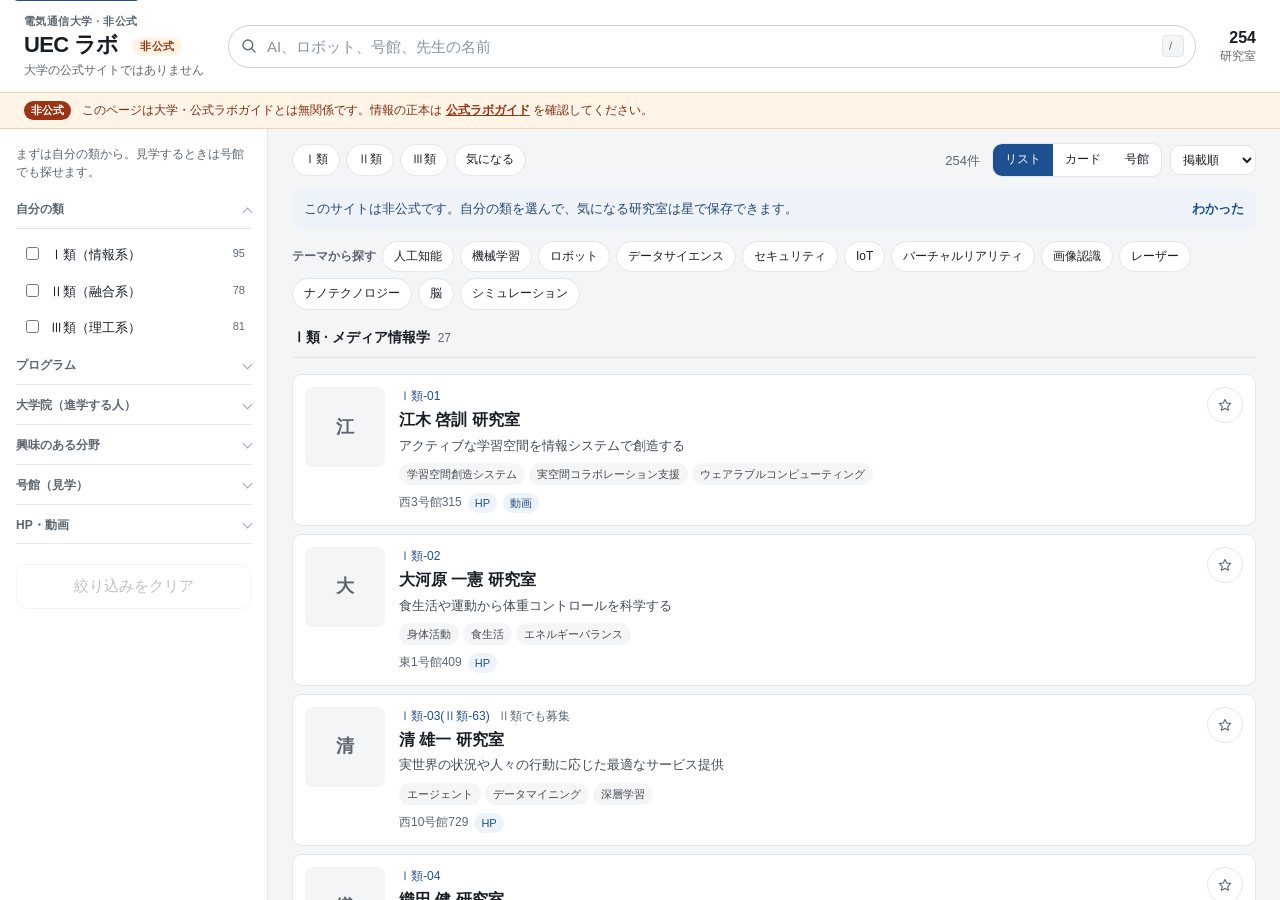
==== web/index.html @ 599862b1 "first commit" ====
<!DOCTYPE html>
<html lang="ja">
  <head>
    <meta charset="utf-8" />
    <meta name="viewport" content="width=device-width, initial-scale=1, viewport-fit=cover" />
    <meta name="description" content="電気通信大学の研究室を探す非公式サイトです。大学公式ではありません。正本は公式ラボガイドを確認してください。" />
    <meta name="theme-color" content="#1d4f91" />
    <title>UEC ラボ（非公式）</title>
    <link
      rel="icon"
      href="data:image/svg+xml,%3Csvg xmlns='http://www.w3.org/2000/svg' viewBox='0 0 32 32'%3E%3Crect width='32' height='32' rx='6' fill='%231d4f91'/%3E%3Ctext x='16' y='22' text-anchor='middle' fill='white' font-size='15' font-family='sans-serif' font-weight='700'%3EU%3C/text%3E%3C/svg%3E"
    />
    <link rel="stylesheet" href="styles.css" />
  </head>
  <body>
    <a class="skip" href="#results">一覧へスキップ</a>

    <header class="top">
      <div class="brand">
        <p class="eyebrow">電気通信大学 · 非公式</p>
        <h1>UEC ラボ <span class="unofficial">非公式</span></h1>
        <p class="lede">大学の公式サイトではありません</p>
      </div>
      <label class="search">
        <svg class="search-icon" viewBox="0 0 24 24" aria-hidden="true">
          <circle cx="10.5" cy="10.5" r="6.5" fill="none" stroke="currentColor" stroke-width="1.8" />
          <path d="M15.5 15.5 20 20" fill="none" stroke="currentColor" stroke-width="1.8" stroke-linecap="round" />
        </svg>
        <span class="sr">検索</span>
        <input
          id="q"
          type="search"
          placeholder="AI、ロボット、号館、先生の名前"
          autocomplete="off"
          autocorrect="off"
          spellcheck="false"
          enterkeyhint="search"
          inputmode="search"
        />
        <kbd class="search-kbd" aria-hidden="true">/</kbd>
        <button type="button" class="search-clear" id="q-clear" hidden>クリア</button>
      </label>
      <div class="top-stats" id="top-stats"></div>
      <p class="site-notice">
        <strong>非公式</strong>
        このページは大学・公式ラボガイドとは無関係です。情報の正本は
        <a href="https://www.uec.ac.jp/arc/laboguide.html" target="_blank" rel="noopener noreferrer">公式ラボガイド</a>
        を確認してください。
      </p>
    </header>

    <div class="shell">
      <aside class="filters" id="filters" aria-label="絞り込み"></aside>
      <main class="main" id="main">
        <div class="toolbar" id="toolbar"></div>
        <div class="welcome" id="welcome" hidden></div>
        <div class="interest" id="interest"></div>
        <div class="active-filters" id="active-filters" hidden></div>
        <p class="view-hint" id="view-hint" hidden></p>
        <div id="results" class="results"></div>
        <p class="site-foot">
          有志による非公式の研究室検索です。電気通信大学は運営に関与していません。
          <a href="https://www.uec.ac.jp/arc/laboguide.html" target="_blank" rel="noopener noreferrer">公式ラボガイド</a>
        </p>
      </main>
    </div>

    <button type="button" class="filter-scrim" id="filter-scrim" hidden>絞り込みを閉じる</button>

    <div class="detail-root" id="detail-root" hidden>
      <div class="detail-backdrop" data-close-detail></div>
      <article class="detail" id="detail" role="dialog" aria-modal="true" aria-labelledby="detail-title"></article>
    </div>

    <div class="compare" id="compare" hidden></div>
    <script src="labs-data.js"></script>
    <script src="app.js"></script>
  </body>
</html>
---- web/styles.css ----
:root {
  --ink: #1a1f26;
  --muted: #5d6670;
  --line: #e3e6ea;
  --bg: #f3f5f7;
  --card: #ffffff;
  --accent: #1d4f91;
  --accent-soft: #eef3f9;
  --fav: #b45309;
  --fav-soft: #fff7ed;
  --ok: #1f6b3a;
  --side: 268px;
  --detail: min(440px, 100vw);
  --font: "Hiragino Sans", "Hiragino Kaku Gothic ProN", "Noto Sans JP", "Yu Gothic", Meiryo, sans-serif;
  --radius: 10px;
  --shadow: 0 8px 24px rgba(26, 31, 38, 0.08);
  --safe-top: env(safe-area-inset-top, 0px);
  --safe-bottom: env(safe-area-inset-bottom, 0px);
  --top-h: 0px;
}

* { box-sizing: border-box; }
html, body { margin: 0; height: 100%; }
body {
  font-family: var(--font);
  color: var(--ink);
  background: var(--bg);
  line-height: 1.65;
  font-size: 15px;
  -webkit-font-smoothing: antialiased;
  display: flex;
  flex-direction: column;
  overflow: hidden;
}
button, input, select, textarea { font: inherit; color: inherit; }
button { appearance: none; }
button, a, input, select, summary, .card, .tag, .chip {
  touch-action: manipulation;
}
a { color: var(--accent); }
img { max-width: 100%; display: block; }
.sr { position: absolute; width: 1px; height: 1px; overflow: hidden; clip: rect(0 0 0 0); }
.skip {
  position: absolute;
  left: 12px;
  top: -40px;
  z-index: 50;
  background: var(--accent);
  color: #fff;
  padding: 8px 12px;
  border-radius: 6px;
  text-decoration: none;
}
.skip:focus { top: 12px; }

.top {
  flex: 0 0 auto;
  z-index: 20;
  display: grid;
  grid-template-columns: auto minmax(0, 1fr) auto;
  gap: 12px 24px;
  align-items: center;
  padding: 12px 24px 0;
  background: var(--card);
  border-bottom: 0;
}
.brand { min-width: 0; }
.eyebrow {
  margin: 0 0 2px;
  font-size: 11px;
  font-weight: 600;
  letter-spacing: 0.04em;
  color: var(--muted);
}
.top h1 {
  margin: 0;
  font-size: 22px;
  font-weight: 700;
  line-height: 1.2;
  letter-spacing: -0.03em;
}
.lede {
  margin: 2px 0 0;
  font-size: 12px;
  color: var(--muted);
  font-weight: 500;
}
.unofficial {
  display: inline-block;
  margin-left: 8px;
  padding: 2px 8px;
  border-radius: 999px;
  background: #fff4e5;
  color: #9a3412;
  font-size: 11px;
  font-weight: 700;
  letter-spacing: 0.04em;
  vertical-align: middle;
  line-height: 1.4;
}
.site-notice {
  grid-column: 1 / -1;
  flex: 0 0 auto;
  margin: 0 -24px 0;
  padding: 8px 24px;
  background: #fff4e5;
  color: #7c2d12;
  font-size: 12px;
  line-height: 1.55;
  border-top: 1px solid #f0d2b0;
  border-bottom: 1px solid #f0d2b0;
}
.site-notice strong {
  display: inline-block;
  margin-right: 8px;
  padding: 1px 7px;
  border-radius: 999px;
  background: #9a3412;
  color: #fff;
  font-size: 11px;
  font-weight: 700;
}
.site-notice a {
  color: #9a3412;
  font-weight: 700;
}
.site-foot {
  margin: 32px 0 8px;
  padding-top: 16px;
  border-top: 1px solid var(--line);
  font-size: 12px;
  color: var(--muted);
  line-height: 1.6;
}
.site-foot a { font-weight: 700; }
.search {
  position: relative;
  min-width: 0;
  display: flex;
  align-items: center;
}
.search-icon {
  position: absolute;
  left: 12px;
  width: 18px;
  height: 18px;
  color: var(--muted);
  pointer-events: none;
}
.search input {
  width: 100%;
  border: 1px solid #c9d0d8;
  border-radius: 999px;
  padding: 10px 88px 10px 38px;
  background: #fff;
  outline: none;
  font-size: 15px;
  line-height: 1.4;
}
.search input::-webkit-search-cancel-button { -webkit-appearance: none; }
.search input::placeholder { color: #8b939c; }
.search input:focus {
  border-color: var(--accent);
  box-shadow: 0 0 0 3px var(--accent-soft);
}
.search-kbd {
  position: absolute;
  right: 12px;
  min-width: 22px;
  padding: 1px 6px;
  border: 1px solid var(--line);
  border-radius: 4px;
  font-size: 11px;
  color: var(--muted);
  background: var(--bg);
  font-family: inherit;
}
.search:focus-within .search-kbd,
.search:has(.search-clear:not([hidden])) .search-kbd { display: none; }
button.linkish {
  border: 0;
  background: none;
  padding: 0;
  color: var(--accent);
  cursor: pointer;
  text-align: left;
}
.search-clear {
  position: absolute;
  right: 8px;
  border: 0;
  background: transparent;
  color: var(--muted);
  padding: 6px 8px;
  cursor: pointer;
  font-size: 12px;
  border-radius: 999px;
}
.search-clear:hover { background: var(--bg); color: var(--ink); }
.top-stats {
  display: flex;
  gap: 8px;
  white-space: nowrap;
}
.stat {
  border: 0;
  background: transparent;
  padding: 0;
  text-align: right;
  cursor: default;
  color: var(--muted);
  font-size: 12px;
  line-height: 1.3;
}
.stat b {
  display: block;
  color: var(--ink);
  font-size: 16px;
  font-weight: 700;
  font-variant-numeric: tabular-nums;
}
.stat.btn { cursor: pointer; border-radius: 8px; padding: 2px 8px; }
.stat.btn:hover,
.stat.btn.on { background: var(--fav-soft); color: var(--fav); }
.stat.btn.on b { color: var(--fav); }

.shell {
  flex: 1;
  min-height: 0;
  display: grid;
  grid-template-columns: var(--side) minmax(0, 1fr);
  overflow: hidden;
}
.filters {
  border-right: 1px solid var(--line);
  padding: 16px 16px 24px;
  background: var(--card);
  overflow: auto;
  display: flex;
  flex-direction: column;
}
.filters .hint {
  margin: 0 0 8px;
  font-size: 12px;
  color: var(--muted);
  line-height: 1.5;
}
.filter-block { margin: 0; }
.filter-block summary {
  cursor: pointer;
  font-size: 12px;
  color: var(--muted);
  font-weight: 700;
  list-style: none;
  padding: 11px 0 8px;
  border-bottom: 1px solid var(--line);
  display: flex;
  align-items: center;
  gap: 8px;
}
.filter-block summary::-webkit-details-marker { display: none; }
.filter-block summary::after {
  content: "";
  width: 6px;
  height: 6px;
  margin-left: auto;
  border-right: 1.5px solid #9aa3ad;
  border-bottom: 1.5px solid #9aa3ad;
  transform: rotate(45deg);
  translate: 0 -2px;
}
.filter-block[open] summary::after { transform: rotate(-135deg); translate: 0 2px; }
.filter-block summary .n-sel {
  color: var(--accent);
  font-weight: 600;
  margin-left: 0;
}
.filter-block .filter-list,
.filter-block .chip-row {
  margin-top: 8px;
  max-height: 240px;
  overflow: auto;
}
.chip-row { display: flex; flex-wrap: wrap; gap: 6px; }
.chip,
.check {
  border: 1px solid var(--line);
  background: var(--card);
  padding: 5px 11px;
  font-size: 12px;
  cursor: pointer;
  border-radius: 999px;
}
.chip.on,
.check:has(input:checked) {
  background: var(--accent-soft);
  color: var(--accent);
  border-color: #c5d4e8;
}
.chip.fav.on {
  background: var(--fav-soft);
  color: var(--fav);
  border-color: #f0d2b0;
}
.check { display: inline-flex; gap: 6px; align-items: center; }
.check input { accent-color: var(--accent); }
.filter-list { display: grid; gap: 1px; }
.filter-list label {
  display: flex;
  gap: 8px;
  align-items: flex-start;
  font-size: 13px;
  cursor: pointer;
  padding: 7px 6px;
  border-radius: 6px;
  min-height: 34px;
}
.filter-list label:hover { background: var(--bg); }
.filter-list input { margin-top: 3px; accent-color: var(--accent); }
.filter-list label span:not(.n) {
  min-width: 0;
  overflow: hidden;
  text-overflow: ellipsis;
  white-space: nowrap;
}
.filter-list .n {
  margin-left: auto;
  color: var(--muted);
  font-size: 11px;
  font-variant-numeric: tabular-nums;
  flex-shrink: 0;
}
.filters .ghost {
  width: 100%;
  margin-top: 20px;
  background: transparent;
  border: 1px solid var(--line);
  border-radius: var(--radius);
  padding: 9px;
  cursor: pointer;
  color: var(--muted);
}
.filters .ghost:hover { background: var(--bg); color: var(--ink); }
.filters .ghost:disabled { opacity: 0.4; cursor: default; }

.main {
  min-width: 0;
  overflow: auto;
  padding: 0 24px 96px;
}
.toolbar {
  position: sticky;
  top: 0;
  z-index: 6;
  display: flex;
  flex-wrap: wrap;
  gap: 8px 10px;
  align-items: center;
  padding: 14px 0 12px;
  background: var(--bg);
}
.toolbar .count {
  color: var(--muted);
  font-size: 13px;
  font-variant-numeric: tabular-nums;
}
.toolbar-end {
  display: flex;
  flex-wrap: wrap;
  gap: 8px;
  align-items: center;
  margin-left: auto;
}
.seg {
  display: inline-flex;
  border: 1px solid var(--line);
  background: var(--card);
  border-radius: var(--radius);
  overflow: hidden;
  margin-left: 4px;
}
.seg button {
  border: 0;
  background: transparent;
  padding: 6px 12px;
  cursor: pointer;
  font-size: 12px;
}
.seg button.on {
  background: var(--accent);
  color: #fff;
}
.seg button:focus-visible,
.chip:focus-visible,
.save-btn:focus-visible,
.fav-btn:focus-visible,
.close:focus-visible,
.sort:focus-visible {
  outline: 2px solid var(--accent);
  outline-offset: 2px;
}
select.sort {
  border: 1px solid var(--line);
  background: var(--card);
  padding: 6px 8px;
  font-size: 12px;
  border-radius: var(--radius);
}
.welcome {
  display: flex;
  flex-wrap: wrap;
  gap: 12px;
  align-items: center;
  padding: 10px 12px;
  margin: 0 0 12px;
  background: var(--accent-soft);
  border-radius: var(--radius);
  color: #27466e;
  font-size: 13px;
  line-height: 1.5;
}
.welcome[hidden] { display: none; }
.welcome p { margin: 0; flex: 1 1 16em; min-width: 0; }
.welcome button {
  margin-left: auto;
  flex-shrink: 0;
  border: 0;
  background: transparent;
  color: var(--accent);
  cursor: pointer;
  font-weight: 700;
  white-space: nowrap;
  padding: 0;
}
.interest {
  display: flex;
  flex-wrap: wrap;
  gap: 6px;
  align-items: center;
  margin: 0 0 12px;
}
.interest[hidden] { display: none; }
.interest .label {
  font-size: 12px;
  color: var(--muted);
  font-weight: 700;
}
.view-hint {
  margin: 0 0 12px;
  font-size: 12px;
  color: var(--muted);
}
.view-hint[hidden] { display: none; }
.active-filters {
  display: flex;
  flex-wrap: wrap;
  gap: 6px;
  align-items: center;
  margin: 0 0 12px;
}
.active-filters[hidden] { display: none; }
.active-filters .chip { padding-right: 8px; }
.active-filters .chip .x { margin-left: 4px; opacity: 0.6; }
.results.list { display: grid; gap: 8px; }
.results.cards {
  display: grid;
  grid-template-columns: repeat(auto-fill, minmax(250px, 1fr));
  gap: 12px;
}
.group-h {
  grid-column: 1 / -1;
  margin: 22px 0 8px;
  font-size: 14px;
  font-weight: 700;
  color: var(--ink);
  padding-bottom: 8px;
  border-bottom: 1px solid var(--line);
  display: flex;
  align-items: baseline;
  gap: 8px;
}
.group-h:first-child { margin-top: 4px; }
.group-h .n {
  font-weight: 500;
  color: var(--muted);
  font-size: 12px;
}

.card {
  display: grid;
  grid-template-columns: 80px minmax(0, 1fr) auto;
  gap: 14px;
  padding: 12px;
  background: var(--card);
  border: 1px solid var(--line);
  border-radius: var(--radius);
  cursor: pointer;
  text-align: left;
  width: 100%;
  align-items: start;
  scroll-margin-top: 64px;
  position: relative;
}
.results.cards .card {
  grid-template-columns: 1fr;
  min-height: 0;
  padding: 0 0 14px;
  overflow: hidden;
}
.results.cards .card .thumb,
.results.cards .card .thumb-ph { border-radius: 0; }
.results.cards .meta { padding: 0 14px; }
.results.cards .save-btn {
  position: absolute;
  top: 10px;
  right: 10px;
  background: rgba(255, 255, 255, 0.94);
  box-shadow: 0 1px 4px rgba(26, 31, 38, 0.12);
}
.card:hover {
  border-color: #c5d4e8;
  box-shadow: var(--shadow);
}
.card.active {
  border-color: var(--accent);
  box-shadow: 0 0 0 1px var(--accent);
}
.card:active {
  background: #f7f9fb;
}
.card:focus-visible {
  outline: 2px solid var(--accent);
  outline-offset: 2px;
}
.thumb,
.thumb-ph {
  width: 80px;
  height: 80px;
  object-fit: cover;
  object-position: top center;
  background: var(--bg);
  border-radius: 8px;
}
.thumb-ph {
  display: grid;
  place-items: center;
  color: var(--muted);
  font-weight: 700;
  font-size: 18px;
}
.results.cards .thumb,
.results.cards .thumb-ph {
  width: 100%;
  height: 148px;
}
.meta { min-width: 0; }
.kicker {
  display: flex;
  flex-wrap: wrap;
  gap: 8px;
  font-size: 12px;
  color: var(--muted);
  margin-bottom: 2px;
}
.name {
  margin: 0;
  font-size: 16px;
  font-weight: 700;
  line-height: 1.4;
}
.title {
  margin: 4px 0 8px;
  font-size: 13px;
  color: #434a53;
  line-height: 1.5;
}
.tags { display: flex; flex-wrap: wrap; gap: 4px; }
.tag {
  font-size: 11px;
  padding: 2px 8px;
  background: var(--bg);
  color: #434a53;
  border-radius: 999px;
  border: 0;
  cursor: pointer;
}
.tag:hover { background: var(--accent-soft); color: var(--accent); }
.room {
  display: flex;
  flex-wrap: wrap;
  gap: 6px;
  align-items: center;
  font-size: 12px;
  color: var(--muted);
  margin-top: 8px;
}
.badge {
  font-size: 11px;
  padding: 1px 7px;
  border-radius: 999px;
  background: var(--accent-soft);
  color: var(--accent);
}
.save-btn {
  flex-shrink: 0;
  width: 36px;
  height: 36px;
  border: 1px solid var(--line);
  background: var(--card);
  cursor: pointer;
  border-radius: 999px;
  color: var(--muted);
  display: grid;
  place-items: center;
  padding: 0;
}
.save-btn svg { width: 16px; height: 16px; }
.save-btn:hover,
.save-btn.on {
  background: var(--fav-soft);
  color: var(--fav);
  border-color: #f0d2b0;
}
.save-btn.on svg,
.save-btn.on svg path { fill: currentColor; }

.detail-tools {
  display: flex;
  flex-wrap: wrap;
  gap: 8px;
  margin: 16px 0 8px;
}
.fav-btn,
.cmp-btn {
  border: 1px solid var(--line);
  background: var(--card);
  padding: 8px 14px;
  cursor: pointer;
  border-radius: 999px;
  font-weight: 700;
  font-size: 13px;
}
.fav-btn.on {
  background: var(--fav-soft);
  color: var(--fav);
  border-color: #f0d2b0;
}
.cmp-btn.on {
  background: var(--accent-soft);
  color: var(--accent);
  border-color: #c5d4e8;
}
.cmp-btn:disabled {
  opacity: 0.5;
  cursor: default;
}
.memo {
  width: 100%;
  min-height: 90px;
  padding: 10px 12px;
  border: 1px solid var(--line);
  background: var(--card);
  resize: vertical;
  border-radius: var(--radius);
}
.save-hint {
  margin: 6px 0 0;
  font-size: 12px;
  color: var(--muted);
}
.save-hint a { font-weight: 700; }
.g-Ⅰ { color: var(--accent); }
.g-Ⅱ { color: #0f766e; }
.g-Ⅲ { color: #b45309; }

.empty {
  padding: 72px 16px;
  text-align: center;
  color: var(--muted);
}
.empty p { margin: 0 0 16px; }
.empty .ghost {
  border: 1px solid var(--line);
  background: var(--card);
  padding: 8px 16px;
  border-radius: 999px;
  cursor: pointer;
}
.empty .ghost:hover { background: var(--accent-soft); color: var(--accent); }

.detail-root[hidden] { display: none; }
.detail-root {
  position: fixed;
  inset: 0;
  z-index: 30;
  display: grid;
  grid-template-columns: 1fr var(--detail);
}
.detail-backdrop { background: rgba(26, 31, 38, 0.28); }
.detail {
  position: relative;
  display: flex;
  flex-direction: column;
  background: var(--card);
  overflow: hidden;
  padding: 0;
  border-left: 1px solid var(--line);
  box-shadow: var(--shadow);
  min-height: 0;
}
.detail-scroll,
.detail > .table-wrap {
  flex: 1;
  min-height: 0;
  overflow: auto;
  overscroll-behavior: contain;
  -webkit-overflow-scrolling: touch;
  padding-bottom: 20px;
}
.detail-foot {
  flex: 0 0 auto;
  display: grid;
  grid-template-columns: 1fr 1fr;
  gap: 8px;
  padding: 10px 16px calc(10px + var(--safe-bottom));
  border-top: 1px solid var(--line);
  background: var(--card);
  z-index: 3;
}
.detail-foot .fav-btn,
.detail-foot .cmp-btn {
  min-height: 44px;
  width: 100%;
}
.detail-foot .go-compare {
  grid-column: 1 / -1;
  min-height: 44px;
  border: 0;
  background: var(--accent);
  color: #fff;
  font-weight: 700;
  border-radius: var(--radius);
  cursor: pointer;
}
body.detail-open .compare { display: none; }

@media (min-width: 1101px) {
  body.detail-open .top,
  body.detail-open .shell {
    margin-right: var(--detail);
  }
  body.detail-open .detail-root {
    inset: 0 0 0 auto;
    width: var(--detail);
    grid-template-columns: minmax(0, 1fr);
  }
  body.detail-open .detail-backdrop { display: none; }
  body.detail-open .welcome { display: none; }
}
.detail-bar {
  position: relative;
  flex: 0 0 auto;
  z-index: 2;
  display: flex;
  align-items: center;
  justify-content: space-between;
  gap: 12px;
  padding: 10px 16px;
  background: rgba(255, 255, 255, 0.92);
  backdrop-filter: blur(8px);
  border-bottom: 1px solid var(--line);
}
.detail-bar-name {
  font-size: 13px;
  font-weight: 700;
  overflow: hidden;
  text-overflow: ellipsis;
  white-space: nowrap;
}
.detail .close {
  flex-shrink: 0;
  border: 1px solid var(--line);
  background: var(--card);
  padding: 6px 12px;
  cursor: pointer;
  border-radius: 999px;
  font-size: 13px;
  font-weight: 700;
  color: var(--ink);
}
.detail-hero img.hero {
  width: 100%;
  height: 200px;
  object-fit: cover;
  object-position: top center;
  background: #2a2e34;
}
.detail-hero-text { padding: 16px 20px 8px; }
.detail-hero .kicker { margin-bottom: 6px; }
.detail-hero h2 {
  font-size: 24px;
  font-weight: 700;
  margin: 0 0 6px;
  line-height: 1.35;
}
.detail-hero .lead {
  font-size: 15px;
  margin: 0;
  color: #434a53;
  line-height: 1.55;
}
.detail-body { padding: 8px 20px 0; }
.detail-sec { margin: 18px 0; }
.detail-sec h3 {
  margin: 0 0 8px;
  font-size: 12px;
  font-weight: 700;
  color: var(--muted);
  letter-spacing: 0.04em;
}
.body { font-size: 14px; margin: 0; }
.kv {
  display: grid;
  grid-template-columns: 4.5em 1fr;
  gap: 8px 12px;
  font-size: 13px;
  margin: 0;
}
.kv dt { color: var(--muted); }
.kv dd { margin: 0; }
.kv button.linkish { font-weight: 500; }
.links { display: flex; flex-wrap: wrap; gap: 8px; }
.links a,
.links button.plain {
  display: inline-block;
  padding: 6px 12px;
  border: 1px solid var(--line);
  border-radius: 999px;
  text-decoration: none;
  color: var(--accent);
  background: var(--card);
  cursor: pointer;
  font-size: 13px;
}
.links a:hover { background: var(--accent-soft); }
.msg {
  background: var(--accent-soft);
  padding: 12px 14px;
  font-size: 13px;
  margin: 0;
  border-radius: var(--radius);
  color: #27466e;
  line-height: 1.65;
}
.links a.primary {
  background: var(--accent);
  color: #fff;
  border-color: var(--accent);
}
.links a.primary:hover { background: #163d73; color: #fff; }
.extra-note {
  margin: 0;
  color: var(--muted);
  font-size: 13px;
}

.compare {
  position: fixed;
  left: 0;
  right: 0;
  bottom: 0;
  z-index: 25;
  background: var(--card);
  color: var(--ink);
  padding: 10px 16px calc(10px + var(--safe-bottom));
  display: grid;
  grid-template-columns: auto 1fr auto;
  gap: 12px;
  align-items: center;
  border-top: 1px solid var(--line);
  box-shadow: 0 -8px 24px rgba(26, 31, 38, 0.06);
}
.compare[hidden] { display: none; }
.compare-label {
  font-size: 12px;
  color: var(--muted);
  white-space: nowrap;
}
.compare-items { display: flex; gap: 8px; overflow: auto; }
.compare-items button {
  background: var(--bg);
  color: inherit;
  border: 1px solid var(--line);
  padding: 6px 10px;
  cursor: pointer;
  font-size: 12px;
  border-radius: 999px;
}
.compare .go {
  background: var(--accent);
  color: #fff;
  border: 0;
  padding: 8px 14px;
  cursor: pointer;
  font-weight: 700;
  border-radius: var(--radius);
}
.compare .go:disabled {
  opacity: 0.4;
  cursor: default;
}

.table-wrap { overflow: auto; }
.compare-table {
  width: 100%;
  border-collapse: collapse;
  font-size: 13px;
  background: var(--card);
}
.compare-table th,
.compare-table td {
  border: 1px solid var(--line);
  padding: 10px;
  vertical-align: top;
  min-width: 180px;
}
.compare-table th {
  background: var(--bg);
  font-weight: 700;
}

.group-chips { display: flex; flex-wrap: wrap; gap: 6px; }
.filter-toggle {
  display: none;
  border: 1px solid var(--line);
  background: var(--card);
  padding: 6px 10px;
  cursor: pointer;
  font-size: 12px;
  border-radius: 999px;
}
.filter-toggle.on {
  background: var(--accent-soft);
  color: var(--accent);
  border-color: #c5d4e8;
}
.filter-scrim {
  display: none;
  position: fixed;
  inset: 0;
  z-index: 22;
  border: 0;
  background: rgba(26, 31, 38, 0.32);
  color: transparent;
  cursor: pointer;
}
.filters-head {
  display: none;
  position: sticky;
  top: 0;
  z-index: 1;
  background: var(--card);
  grid-template-columns: 1fr auto;
  align-items: center;
  gap: 8px;
  padding: 4px 0 12px;
  margin: 0 0 4px;
  border-bottom: 1px solid var(--line);
}
.filters-handle {
  grid-column: 1 / -1;
  width: 36px;
  height: 4px;
  margin: 4px auto 8px;
  background: #d5dbe2;
  border-radius: 999px;
}
.filters-title {
  margin: 0;
  font-size: 16px;
  font-weight: 700;
}
.filters-done {
  border: 0;
  background: var(--accent);
  color: #fff;
  font-weight: 700;
  padding: 8px 16px;
  min-height: 40px;
  border-radius: 999px;
  cursor: pointer;
}

@media (hover: none) {
  .card:hover {
    border-color: var(--line);
    box-shadow: none;
  }
  .card.active:hover {
    border-color: var(--accent);
    box-shadow: 0 0 0 1px var(--accent);
  }
}

@media (max-width: 1100px) {
  html, body { height: auto; }
  body { overflow: auto; }
  .top {
    position: sticky;
    top: 0;
    grid-template-columns: 1fr auto;
    gap: 10px 12px;
    padding: calc(10px + var(--safe-top)) 16px 0;
  }
  .site-notice {
    margin: 0 -16px 0;
    padding: 8px 16px;
  }
  .search { grid-column: 1 / -1; }
  .search input {
    font-size: 16px;
    padding: 12px 64px 12px 38px;
    min-height: 44px;
  }
  .search-clear {
    min-width: 44px;
    min-height: 44px;
  }
  .top h1 { font-size: 20px; }
  .welcome { flex-wrap: wrap; }
  .shell {
    display: block;
    overflow: visible;
  }
  .main {
    padding: 0 16px calc(96px + var(--safe-bottom));
    overflow: visible;
  }
  .toolbar { top: var(--top-h, 0px); }
  .filters {
    display: none;
    position: fixed;
    z-index: 24;
    top: 0;
    left: 0;
    bottom: 0;
    width: min(320px, 88vw);
    max-height: none;
    padding: calc(12px + var(--safe-top)) 16px calc(16px + var(--safe-bottom));
    box-shadow: var(--shadow);
    overscroll-behavior: contain;
  }
  .filters-head { display: grid; }
  .filters-handle { display: none; }
  body.filters-open,
  body.detail-open {
    overflow: hidden;
    height: 100%;
    height: 100dvh;
  }
  body.filters-open .filters { display: flex; }
  body.filters-open .filter-scrim { display: block; }
  .detail-root {
    display: block;
  }
  .detail-backdrop { display: none; }
  .detail {
    position: fixed;
    inset: 0;
    width: auto;
    height: 100%;
    height: 100dvh;
    border: 0;
    border-radius: 0;
    box-shadow: none;
    display: flex;
    flex-direction: column;
    overflow: hidden;
  }
  .detail-bar { padding-top: calc(10px + var(--safe-top)); }
  .filter-toggle {
    display: inline-flex;
    align-items: center;
    min-height: 40px;
    padding: 8px 14px;
    font-weight: 700;
  }
  .card { grid-template-columns: 64px 1fr auto; gap: 12px; }
  .thumb, .thumb-ph { width: 64px; height: 64px; }
  .toolbar .count { margin-left: 0; }
  .toolbar-end {
    width: 100%;
    margin-left: 0;
    justify-content: flex-end;
  }
  .search-kbd { display: none; }
  .links a,
  .links button.plain {
    min-height: 40px;
    display: inline-flex;
    align-items: center;
    padding: 8px 14px;
  }
  .compare-table th:first-child,
  .compare-table td:first-child {
    position: sticky;
    left: 0;
    z-index: 1;
    background: var(--bg);
    min-width: 4.5em;
    max-width: 6em;
  }
  .detail .close {
    min-height: 40px;
    padding: 8px 16px;
  }
}

@media (max-width: 720px) {
  .top {
    display: flex;
    flex-wrap: wrap;
    align-items: center;
    gap: 10px;
    padding: calc(8px + var(--safe-top)) 12px 0;
  }
  .brand .eyebrow,
  .brand .lede,
  .top-stats { display: none; }
  .unofficial { margin-left: 6px; }
  .site-notice {
    flex: 1 0 100%;
    order: 5;
    margin: 0 -12px 0;
    padding: 8px 12px;
  }
  .top h1 {
    font-size: 16px;
    white-space: nowrap;
  }
  .search { flex: 1; min-width: 0; }
  .main { padding: 0 12px calc(96px + var(--safe-bottom)); }
  .toolbar {
    display: grid;
    grid-template-columns: 1fr auto;
    gap: 8px;
    padding: 8px 0 10px;
  }
  .toolbar-end { display: contents; }
  .filter-toggle {
    grid-column: 1;
    grid-row: 1;
    justify-self: start;
  }
  .toolbar .count {
    grid-column: 2;
    grid-row: 1;
    width: auto;
    margin: 0;
    order: 0;
    font-size: 12px;
    align-self: center;
  }
  .group-chips {
    grid-column: 1 / -1;
    grid-row: 2;
    flex-wrap: nowrap;
    overflow-x: auto;
    -webkit-overflow-scrolling: touch;
    scrollbar-width: none;
    padding-bottom: 2px;
  }
  .group-chips::-webkit-scrollbar { display: none; }
  .group-chips .chip {
    flex: 0 0 auto;
    min-height: 36px;
    padding: 6px 12px;
  }
  .seg {
    grid-column: 1;
    grid-row: 3;
    display: flex;
    width: 100%;
    margin-left: 0;
  }
  .seg button {
    flex: 1;
    min-height: 40px;
    padding: 8px 8px;
  }
  .sort {
    grid-column: 2;
    grid-row: 3;
    min-height: 40px;
    font-size: 16px;
  }
  .interest {
    flex-wrap: nowrap;
    overflow-x: auto;
    -webkit-overflow-scrolling: touch;
    scrollbar-width: none;
    margin-left: -12px;
    margin-right: -12px;
    padding: 0 12px 4px;
  }
  .interest::-webkit-scrollbar { display: none; }
  .interest .label,
  .interest .chip { flex: 0 0 auto; }
  .interest .chip {
    min-height: 36px;
    padding: 6px 12px;
  }
  .filters {
    top: auto;
    left: 0;
    right: 0;
    bottom: 0;
    width: 100%;
    height: min(88dvh, 100%);
    max-height: min(88dvh, 100%);
    border-radius: 16px 16px 0 0;
    padding: 4px 16px calc(16px + var(--safe-bottom));
  }
  .filters-handle { display: block; }
  .filters .hint { display: none; }
  .filter-list label {
    min-height: 44px;
    align-items: center;
    font-size: 15px;
    padding: 10px 6px;
  }
  .filter-list input { margin-top: 0; }
  .filter-block summary { padding: 14px 0 10px; font-size: 13px; }
  .filters .ghost {
    min-height: 44px;
    margin-top: 12px;
  }
  .results.list .card {
    grid-template-columns: 56px minmax(0, 1fr) 44px;
    gap: 10px;
    padding: 10px;
  }
  .results.list .thumb,
  .results.list .thumb-ph {
    width: 56px;
    height: 56px;
  }
  .save-btn {
    width: 44px;
    height: 44px;
  }
  .name { font-size: 15px; }
  .results.list .title {
    display: -webkit-box;
    -webkit-line-clamp: 2;
    -webkit-box-orient: vertical;
    overflow: hidden;
    margin-bottom: 4px;
  }
  .results.list .tags { display: none; }
  .results.list .kicker {
    flex-wrap: nowrap;
    overflow: hidden;
  }
  .results.list .kicker span {
    white-space: nowrap;
    overflow: hidden;
    text-overflow: ellipsis;
  }
  .results.cards {
    grid-template-columns: 1fr;
  }
  .detail-hero img.hero { height: 160px; }
  .detail-hero h2 { font-size: 20px; }
  .detail-hero-text,
  .detail-body { padding-left: 16px; padding-right: 16px; }
  .welcome {
    font-size: 13px;
    padding: 10px 12px;
  }
  .welcome button { min-height: 36px; padding: 4px 8px; }
  .compare {
    grid-template-columns: 1fr auto;
    gap: 8px;
    padding: 10px 12px calc(10px + var(--safe-bottom));
  }
  .compare-label { grid-column: 1 / -1; }
  .compare-items {
    grid-column: 1;
    min-width: 0;
  }
  .compare .go {
    grid-column: 2;
    min-height: 44px;
    padding: 8px 14px;
  }
}

@media (prefers-reduced-motion: reduce) {
  .card, .detail, .filters { transition: none; }
}
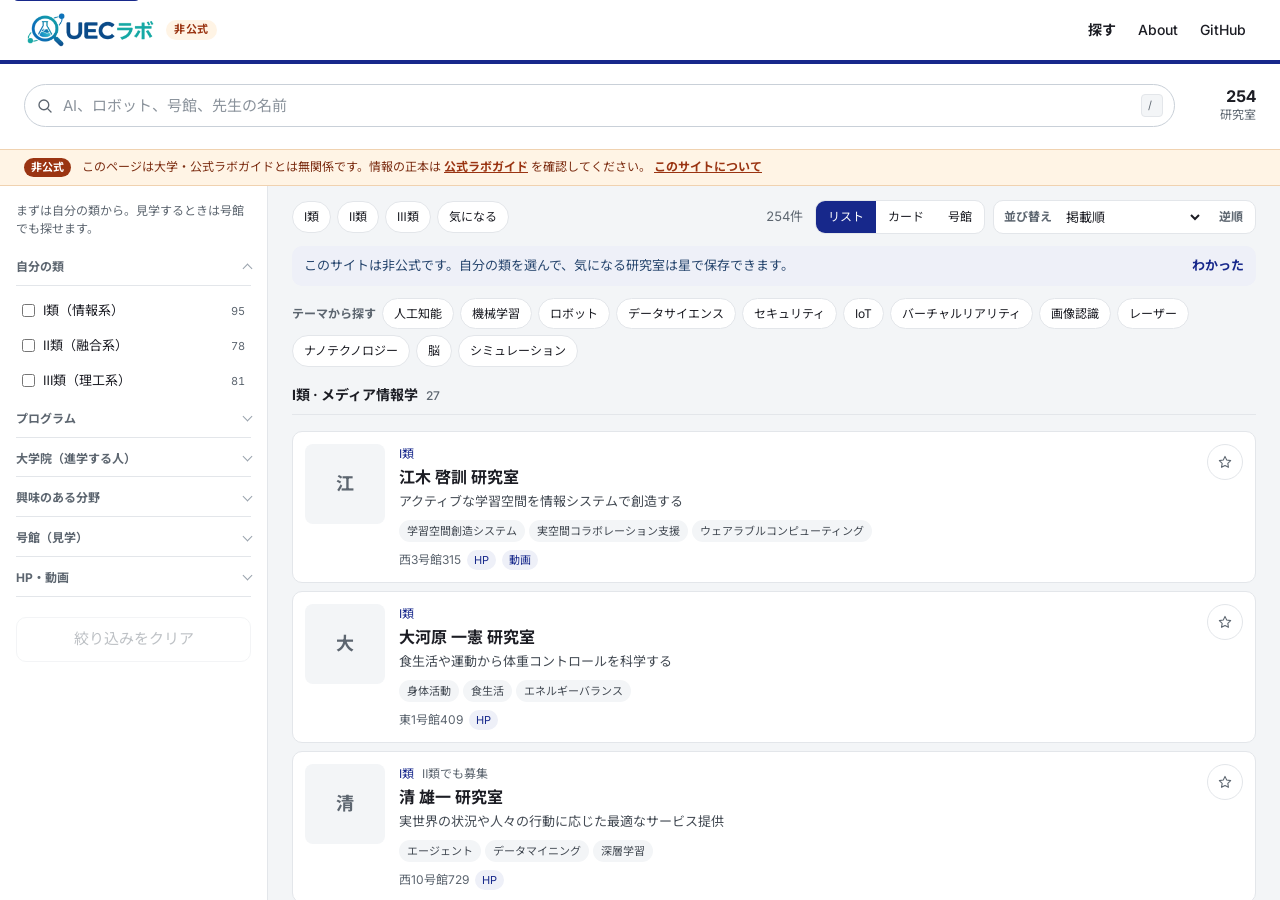
==== commit 6298fac7: "Publish the unofficial UEC lab browser with About, logo, and GitHub Pages. Keep emails and local jun" ====
--- a/web/index.html
+++ b/web/index.html
@@ -4,11 +4,21 @@
     <meta charset="utf-8" />
     <meta name="viewport" content="width=device-width, initial-scale=1, viewport-fit=cover" />
     <meta name="description" content="電気通信大学の研究室を探す非公式サイトです。大学公式ではありません。正本は公式ラボガイドを確認してください。" />
-    <meta name="theme-color" content="#1d4f91" />
+    <meta name="theme-color" content="#17288B" />
     <title>UEC ラボ（非公式）</title>
+    <link rel="icon" href="favicon.png" type="image/png" />
+    <link rel="apple-touch-icon" href="apple-touch-icon.png" />
+    <meta property="og:image" content="https://shiori-02-14.github.io/ueclab/logo.png" />
+    <meta property="og:title" content="UEC ラボ（非公式）" />
+    <meta property="og:description" content="電気通信大学の研究室を探す非公式サイトです。大学公式ではありません。正本は公式ラボガイドを確認してください。" />
+    <meta property="og:type" content="website" />
+    <meta property="og:locale" content="ja_JP" />
+    <meta name="twitter:card" content="summary" />
+    <link rel="preconnect" href="https://fonts.googleapis.com" />
+    <link rel="preconnect" href="https://fonts.gstatic.com" crossorigin />
     <link
-      rel="icon"
-      href="data:image/svg+xml,%3Csvg xmlns='http://www.w3.org/2000/svg' viewBox='0 0 32 32'%3E%3Crect width='32' height='32' rx='6' fill='%231d4f91'/%3E%3Ctext x='16' y='22' text-anchor='middle' fill='white' font-size='15' font-family='sans-serif' font-weight='700'%3EU%3C/text%3E%3C/svg%3E"
+      href="https://fonts.googleapis.com/css2?family=Inter:wght@400;500;700;800&family=Noto+Sans+JP:wght@400;500;700&display=swap"
+      rel="stylesheet"
     />
     <link rel="stylesheet" href="styles.css" />
   </head>
@@ -16,11 +26,20 @@
     <a class="skip" href="#results">一覧へスキップ</a>
 
     <header class="top">
-      <div class="brand">
-        <p class="eyebrow">電気通信大学 · 非公式</p>
-        <h1>UEC ラボ <span class="unofficial">非公式</span></h1>
-        <p class="lede">大学の公式サイトではありません</p>
-      </div>
+      <nav class="site-nav" aria-label="サイト">
+        <a class="site-logo" href="index.html" aria-label="UEC ラボ ホーム">
+          <img class="site-logo-img" src="logo.png" alt="UEC ラボ" width="873" height="264" />
+          <span class="unofficial">非公式</span>
+        </a>
+        <ul class="site-menu">
+          <li><a href="index.html" aria-current="page">探す</a></li>
+          <li><a href="about.html">About</a></li>
+          <li class="nav-extra">
+            <a href="https://github.com/shiori-02-14/ueclab" target="_blank" rel="noopener noreferrer">GitHub</a>
+          </li>
+        </ul>
+      </nav>
+      <h1 class="sr">UEC ラボ（非公式）</h1>
       <label class="search">
         <svg class="search-icon" viewBox="0 0 24 24" aria-hidden="true">
           <circle cx="10.5" cy="10.5" r="6.5" fill="none" stroke="currentColor" stroke-width="1.8" />
@@ -43,9 +62,16 @@
       <div class="top-stats" id="top-stats"></div>
       <p class="site-notice">
         <strong>非公式</strong>
-        このページは大学・公式ラボガイドとは無関係です。情報の正本は
-        <a href="https://www.uec.ac.jp/arc/laboguide.html" target="_blank" rel="noopener noreferrer">公式ラボガイド</a>
-        を確認してください。
+        <span class="notice-long">
+          このページは大学・公式ラボガイドとは無関係です。情報の正本は
+          <a href="https://www.uec.ac.jp/arc/laboguide.html" target="_blank" rel="noopener noreferrer">公式ラボガイド</a>
+          を確認してください。
+          <a href="about.html">このサイトについて</a>
+        </span>
+        <span class="notice-short">
+          大学公式ではありません。正本は
+          <a href="https://www.uec.ac.jp/arc/laboguide.html" target="_blank" rel="noopener noreferrer">公式ラボガイド</a>。
+        </span>
       </p>
     </header>
 
@@ -58,10 +84,29 @@
         <div class="active-filters" id="active-filters" hidden></div>
         <p class="view-hint" id="view-hint" hidden></p>
         <div id="results" class="results"></div>
-        <p class="site-foot">
-          有志による非公式の研究室検索です。電気通信大学は運営に関与していません。
-          <a href="https://www.uec.ac.jp/arc/laboguide.html" target="_blank" rel="noopener noreferrer">公式ラボガイド</a>
-        </p>
+        <footer class="site-foot">
+          <div class="foot-brand">
+            <a class="site-logo" href="index.html" aria-label="UEC ラボ ホーム">
+              <img class="site-logo-img" src="logo.png" alt="UEC ラボ" width="873" height="264" />
+            </a>
+            <p>
+              <a href="https://shiori-02-14.github.io/Homepage/works.html" target="_blank" rel="noopener noreferrer">しおり</a>
+              による非公式の研究室検索です。電気通信大学は運営に関与していません。
+            </p>
+          </div>
+          <nav aria-label="Documents">
+            <h2 class="foot-title">Documents</h2>
+            <a href="about.html">About</a>
+            <a href="about.html#terms">利用規約</a>
+            <a href="https://github.com/shiori-02-14/ueclab" target="_blank" rel="noopener noreferrer">GitHub</a>
+          </nav>
+          <nav aria-label="Links">
+            <h2 class="foot-title">Links</h2>
+            <a href="https://www.uec.ac.jp/arc/laboguide.html" target="_blank" rel="noopener noreferrer">公式ラボガイド</a>
+            <a href="https://shiori-02-14.github.io/Homepage/works.html" target="_blank" rel="noopener noreferrer">しおり</a>
+            <a href="https://uec-atlas.org/about/" target="_blank" rel="noopener noreferrer">UEC Atlas</a>
+          </nav>
+        </footer>
       </main>
     </div>
 
@@ -72,7 +117,6 @@
       <article class="detail" id="detail" role="dialog" aria-modal="true" aria-labelledby="detail-title"></article>
     </div>
 
-    <div class="compare" id="compare" hidden></div>
     <script src="labs-data.js"></script>
     <script src="app.js"></script>
   </body>
--- a/web/styles.css
+++ b/web/styles.css
@@ -1,17 +1,18 @@
 :root {
-  --ink: #1a1f26;
+  --ink: #1c1d24;
   --muted: #5d6670;
   --line: #e3e6ea;
   --bg: #f3f5f7;
   --card: #ffffff;
-  --accent: #1d4f91;
-  --accent-soft: #eef3f9;
+  --accent: #17288b;
+  --accent-2: #00afdd;
+  --accent-soft: #eef0f8;
   --fav: #b45309;
   --fav-soft: #fff7ed;
   --ok: #1f6b3a;
   --side: 268px;
   --detail: min(440px, 100vw);
-  --font: "Hiragino Sans", "Hiragino Kaku Gothic ProN", "Noto Sans JP", "Yu Gothic", Meiryo, sans-serif;
+  --font: Inter, "Noto Sans JP", "Hiragino Sans", "Hiragino Kaku Gothic ProN", "Yu Gothic", Meiryo, sans-serif;
   --radius: 10px;
   --shadow: 0 8px 24px rgba(26, 31, 38, 0.08);
   --safe-top: env(safe-area-inset-top, 0px);
@@ -53,17 +54,80 @@
 }
 .skip:focus { top: 12px; }
 
+.site-nav {
+  display: flex;
+  align-items: center;
+  justify-content: space-between;
+  gap: 16px;
+  min-height: 64px;
+  min-width: 0;
+  background: #fff;
+  border-bottom: 4px solid var(--accent);
+}
+.site-logo {
+  display: flex;
+  align-items: center;
+  gap: 8px;
+  min-width: 0;
+  flex: 1 1 auto;
+  color: inherit;
+  text-decoration: none;
+}
+.site-logo-img {
+  height: 40px;
+  width: auto;
+  max-width: min(220px, calc(100vw - 150px));
+  flex: 0 0 auto;
+  display: block;
+  object-fit: contain;
+  object-position: left center;
+}
+.site-logo .unofficial {
+  margin-left: 2px;
+  flex: 0 0 auto;
+}
+.site-menu {
+  display: flex;
+  align-items: center;
+  gap: 2px;
+  list-style: none;
+  margin: 0;
+  padding: 0;
+  flex: 0 0 auto;
+}
+.site-menu a {
+  display: block;
+  color: var(--ink);
+  text-decoration: none;
+  font-size: 14px;
+  font-weight: 500;
+  padding: 8px 10px;
+  border-radius: 6px;
+}
+.site-menu a:hover { background: var(--accent-soft); }
+.site-menu a[aria-current="page"] { font-weight: 700; }
+
 .top {
   flex: 0 0 auto;
   z-index: 20;
   display: grid;
-  grid-template-columns: auto minmax(0, 1fr) auto;
+  grid-template-columns: minmax(0, 1fr) auto;
   gap: 12px 24px;
   align-items: center;
-  padding: 12px 24px 0;
+  padding: 0 24px 0;
   background: var(--card);
   border-bottom: 0;
 }
+.top .site-nav {
+  grid-column: 1 / -1;
+  margin: 0 -24px;
+  padding: 0 24px;
+}
+.top .search {
+  grid-column: 1;
+  padding: 8px 0 10px;
+}
+.top .top-stats { grid-column: 2; }
 .brand { min-width: 0; }
 .eyebrow {
   margin: 0 0 2px;
@@ -85,6 +149,12 @@
   color: var(--muted);
   font-weight: 500;
 }
+.lede a {
+  color: var(--accent);
+  font-weight: 700;
+  text-decoration: none;
+}
+.lede a:hover { text-decoration: underline; }
 .unofficial {
   display: inline-block;
   margin-left: 8px;
@@ -124,15 +194,50 @@
   color: #9a3412;
   font-weight: 700;
 }
+.notice-short { display: none; }
 .site-foot {
-  margin: 32px 0 8px;
-  padding-top: 16px;
+  display: grid;
+  grid-template-columns: minmax(0, 1.6fr) repeat(2, minmax(0, 1fr));
+  gap: 28px 32px;
+  margin: 48px 0 8px;
+  padding: 40px 0 16px;
   border-top: 1px solid var(--line);
-  font-size: 12px;
-  color: var(--muted);
+  font-size: 14px;
+  color: var(--ink);
   line-height: 1.6;
 }
-.site-foot a { font-weight: 700; }
+.site-foot p { margin: 8px 0 0; color: var(--muted); font-size: 13px; }
+.site-foot a {
+  color: var(--ink);
+  font-weight: 500;
+  text-decoration: none;
+}
+.site-foot a:hover { text-decoration: underline; color: var(--accent); }
+.foot-brand {
+  display: flex;
+  flex-direction: column;
+  align-items: flex-start;
+  gap: 0;
+}
+.foot-brand .site-logo { margin-bottom: 4px; }
+.foot-brand .site-logo-img { height: 44px; max-width: 240px; }
+.site-foot .foot-title {
+  margin: 0 0 10px;
+  padding: 0;
+  border: 0;
+  font-size: 12px;
+  font-weight: 700;
+  letter-spacing: 0.06em;
+  line-height: 1.4;
+  text-transform: uppercase;
+  color: var(--muted);
+}
+.site-foot nav {
+  display: flex;
+  flex-direction: column;
+  align-items: flex-start;
+  gap: 8px;
+}
 .search {
   position: relative;
   min-width: 0;
@@ -201,6 +306,10 @@
   display: flex;
   gap: 8px;
   white-space: nowrap;
+  align-self: center;
+  padding-bottom: 4px;
+  min-width: max-content;
+  flex-shrink: 0;
 }
 .stat {
   border: 0;
@@ -211,6 +320,10 @@
   color: var(--muted);
   font-size: 12px;
   line-height: 1.3;
+  display: flex;
+  flex-direction: column;
+  align-items: flex-end;
+  min-width: 4.75em;
 }
 .stat b {
   display: block;
@@ -295,7 +408,7 @@
 .check:has(input:checked) {
   background: var(--accent-soft);
   color: var(--accent);
-  border-color: #c5d4e8;
+  border-color: #c5c9e8;
 }
 .chip.fav.on {
   background: var(--fav-soft);
@@ -306,9 +419,10 @@
 .check input { accent-color: var(--accent); }
 .filter-list { display: grid; gap: 1px; }
 .filter-list label {
-  display: flex;
+  display: grid;
+  grid-template-columns: auto minmax(0, 1fr) 2.2em;
   gap: 8px;
-  align-items: flex-start;
+  align-items: center;
   font-size: 13px;
   cursor: pointer;
   padding: 7px 6px;
@@ -316,19 +430,16 @@
   min-height: 34px;
 }
 .filter-list label:hover { background: var(--bg); }
-.filter-list input { margin-top: 3px; accent-color: var(--accent); }
+.filter-list input { margin: 0; accent-color: var(--accent); }
 .filter-list label span:not(.n) {
   min-width: 0;
-  overflow: hidden;
-  text-overflow: ellipsis;
-  white-space: nowrap;
+  line-height: 1.35;
 }
 .filter-list .n {
-  margin-left: auto;
   color: var(--muted);
   font-size: 11px;
   font-variant-numeric: tabular-nums;
-  flex-shrink: 0;
+  text-align: right;
 }
 .filters .ghost {
   width: 100%;
@@ -346,7 +457,7 @@
 .main {
   min-width: 0;
   overflow: auto;
-  padding: 0 24px 96px;
+  padding: 0 24px 48px;
 }
 .toolbar {
   position: sticky;
@@ -395,16 +506,51 @@
 .save-btn:focus-visible,
 .fav-btn:focus-visible,
 .close:focus-visible,
-.sort:focus-visible {
+.sort:focus-visible,
+.sort-dir:focus-visible {
   outline: 2px solid var(--accent);
   outline-offset: 2px;
 }
 select.sort {
+  border: 0;
+  background: transparent;
+  padding: 7px 2px;
+  font-size: 13px;
+  min-width: 11em;
+  max-width: 16em;
+}
+.sort-field {
+  display: inline-flex;
+  align-items: center;
+  gap: 2px 8px;
+  background: var(--card);
   border: 1px solid var(--line);
-  background: var(--card);
+  border-radius: var(--radius);
+  padding: 0 4px 0 10px;
+  min-height: 34px;
+  flex-shrink: 0;
+}
+.sort-label {
+  font-size: 12px;
+  font-weight: 700;
+  color: var(--muted);
+  white-space: nowrap;
+}
+.sort-dir {
+  border: 0;
+  background: transparent;
+  color: var(--muted);
   padding: 6px 8px;
-  font-size: 12px;
-  border-radius: var(--radius);
+  cursor: pointer;
+  font-size: 12px;
+  font-weight: 700;
+  border-radius: 6px;
+  white-space: nowrap;
+}
+.sort-dir:hover { background: var(--bg); color: var(--ink); }
+.sort-dir.on {
+  background: var(--accent-soft);
+  color: var(--accent);
 }
 .welcome {
   display: flex;
@@ -630,8 +776,7 @@
   gap: 8px;
   margin: 16px 0 8px;
 }
-.fav-btn,
-.cmp-btn {
+.fav-btn {
   border: 1px solid var(--line);
   background: var(--card);
   padding: 8px 14px;
@@ -644,15 +789,6 @@
   background: var(--fav-soft);
   color: var(--fav);
   border-color: #f0d2b0;
-}
-.cmp-btn.on {
-  background: var(--accent-soft);
-  color: var(--accent);
-  border-color: #c5d4e8;
-}
-.cmp-btn:disabled {
-  opacity: 0.5;
-  cursor: default;
 }
 .memo {
   width: 100%;
@@ -708,8 +844,7 @@
   box-shadow: var(--shadow);
   min-height: 0;
 }
-.detail-scroll,
-.detail > .table-wrap {
+.detail-scroll {
   flex: 1;
   min-height: 0;
   overflow: auto;
@@ -720,29 +855,17 @@
 .detail-foot {
   flex: 0 0 auto;
   display: grid;
-  grid-template-columns: 1fr 1fr;
+  grid-template-columns: 1fr;
   gap: 8px;
   padding: 10px 16px calc(10px + var(--safe-bottom));
   border-top: 1px solid var(--line);
   background: var(--card);
   z-index: 3;
 }
-.detail-foot .fav-btn,
-.detail-foot .cmp-btn {
+.detail-foot .fav-btn {
   min-height: 44px;
   width: 100%;
 }
-.detail-foot .go-compare {
-  grid-column: 1 / -1;
-  min-height: 44px;
-  border: 0;
-  background: var(--accent);
-  color: #fff;
-  font-weight: 700;
-  border-radius: var(--radius);
-  cursor: pointer;
-}
-body.detail-open .compare { display: none; }
 
 @media (min-width: 1101px) {
   body.detail-open .top,
@@ -827,7 +950,7 @@
   margin: 0;
 }
 .kv dt { color: var(--muted); }
-.kv dd { margin: 0; }
+.kv dd { margin: 0; overflow-wrap: anywhere; }
 .kv button.linkish { font-weight: 500; }
 .links { display: flex; flex-wrap: wrap; gap: 8px; }
 .links a,
@@ -864,71 +987,6 @@
   font-size: 13px;
 }
 
-.compare {
-  position: fixed;
-  left: 0;
-  right: 0;
-  bottom: 0;
-  z-index: 25;
-  background: var(--card);
-  color: var(--ink);
-  padding: 10px 16px calc(10px + var(--safe-bottom));
-  display: grid;
-  grid-template-columns: auto 1fr auto;
-  gap: 12px;
-  align-items: center;
-  border-top: 1px solid var(--line);
-  box-shadow: 0 -8px 24px rgba(26, 31, 38, 0.06);
-}
-.compare[hidden] { display: none; }
-.compare-label {
-  font-size: 12px;
-  color: var(--muted);
-  white-space: nowrap;
-}
-.compare-items { display: flex; gap: 8px; overflow: auto; }
-.compare-items button {
-  background: var(--bg);
-  color: inherit;
-  border: 1px solid var(--line);
-  padding: 6px 10px;
-  cursor: pointer;
-  font-size: 12px;
-  border-radius: 999px;
-}
-.compare .go {
-  background: var(--accent);
-  color: #fff;
-  border: 0;
-  padding: 8px 14px;
-  cursor: pointer;
-  font-weight: 700;
-  border-radius: var(--radius);
-}
-.compare .go:disabled {
-  opacity: 0.4;
-  cursor: default;
-}
-
-.table-wrap { overflow: auto; }
-.compare-table {
-  width: 100%;
-  border-collapse: collapse;
-  font-size: 13px;
-  background: var(--card);
-}
-.compare-table th,
-.compare-table td {
-  border: 1px solid var(--line);
-  padding: 10px;
-  vertical-align: top;
-  min-width: 180px;
-}
-.compare-table th {
-  background: var(--bg);
-  font-weight: 700;
-}
-
 .group-chips { display: flex; flex-wrap: wrap; gap: 6px; }
 .filter-toggle {
   display: none;
@@ -1008,15 +1066,21 @@
   .top {
     position: sticky;
     top: 0;
-    grid-template-columns: 1fr auto;
+    grid-template-columns: minmax(0, 1fr) auto;
     gap: 10px 12px;
-    padding: calc(10px + var(--safe-top)) 16px 0;
+    padding: 0 16px 0;
+  }
+  .top .site-nav {
+    margin: 0 -16px;
+    padding: 0 16px;
+    padding-top: var(--safe-top);
+    min-height: calc(56px + var(--safe-top));
   }
   .site-notice {
     margin: 0 -16px 0;
     padding: 8px 16px;
   }
-  .search { grid-column: 1 / -1; }
+  .search { min-width: 0; }
   .search input {
     font-size: 16px;
     padding: 12px 64px 12px 38px;
@@ -1033,7 +1097,7 @@
     overflow: visible;
   }
   .main {
-    padding: 0 16px calc(96px + var(--safe-bottom));
+    padding: 0 16px calc(48px + var(--safe-bottom));
     overflow: visible;
   }
   .toolbar { top: var(--top-h, 0px); }
@@ -1101,15 +1165,6 @@
     align-items: center;
     padding: 8px 14px;
   }
-  .compare-table th:first-child,
-  .compare-table td:first-child {
-    position: sticky;
-    left: 0;
-    z-index: 1;
-    background: var(--bg);
-    min-width: 4.5em;
-    max-width: 6em;
-  }
   .detail .close {
     min-height: 40px;
     padding: 8px 16px;
@@ -1117,49 +1172,77 @@
 }
 
 @media (max-width: 720px) {
+  .notice-long { display: none; }
+  .notice-short { display: inline; }
+  .site-notice a { white-space: nowrap; }
   .top {
-    display: flex;
-    flex-wrap: wrap;
-    align-items: center;
-    gap: 10px;
-    padding: calc(8px + var(--safe-top)) 12px 0;
-  }
-  .brand .eyebrow,
-  .brand .lede,
+    display: grid;
+    grid-template-columns: minmax(0, 1fr);
+    gap: 0;
+    padding: 0 12px 0;
+    position: static;
+  }
+  .top .site-nav {
+    position: sticky;
+    top: 0;
+    z-index: 22;
+    margin: 0 -12px;
+    padding: 0 12px;
+    padding-top: var(--safe-top);
+    min-height: calc(48px + var(--safe-top));
+    background: #fff;
+  }
+  .site-logo-img { height: 28px; }
+  .site-menu .nav-extra { display: none; }
+  .site-menu a { padding: 8px 8px; font-size: 13px; }
   .top-stats { display: none; }
-  .unofficial { margin-left: 6px; }
+  .unofficial { margin-left: 4px; font-size: 10px; padding: 1px 6px; }
+  .top .search {
+    position: sticky;
+    top: calc(48px + var(--safe-top));
+    z-index: 21;
+    min-width: 0;
+    margin: 0 -12px;
+    padding: 8px 12px 10px;
+    background: var(--card);
+    border-bottom: 1px solid var(--line);
+  }
   .site-notice {
-    flex: 1 0 100%;
-    order: 5;
     margin: 0 -12px 0;
-    padding: 8px 12px;
-  }
-  .top h1 {
-    font-size: 16px;
-    white-space: nowrap;
-  }
-  .search { flex: 1; min-width: 0; }
-  .main { padding: 0 12px calc(96px + var(--safe-bottom)); }
+    padding: 6px 12px;
+    font-size: 12px;
+    line-height: 1.45;
+  }
+  .site-foot {
+    grid-template-columns: 1fr;
+    gap: 24px;
+    padding-top: 28px;
+  }
+  .main { padding: 0 12px calc(32px + var(--safe-bottom)); }
   .toolbar {
+    position: static;
     display: grid;
-    grid-template-columns: 1fr auto;
-    gap: 8px;
-    padding: 8px 0 10px;
+    grid-template-columns: auto minmax(0, 1fr) auto;
+    gap: 6px 8px;
+    padding: 8px 0 8px;
   }
   .toolbar-end { display: contents; }
   .filter-toggle {
     grid-column: 1;
     grid-row: 1;
     justify-self: start;
+    min-height: 36px;
+    padding: 6px 12px;
   }
   .toolbar .count {
-    grid-column: 2;
+    grid-column: 3;
     grid-row: 1;
     width: auto;
     margin: 0;
     order: 0;
     font-size: 12px;
     align-self: center;
+    white-space: nowrap;
   }
   .group-chips {
     grid-column: 1 / -1;
@@ -1168,7 +1251,7 @@
     overflow-x: auto;
     -webkit-overflow-scrolling: touch;
     scrollbar-width: none;
-    padding-bottom: 2px;
+    min-width: 0;
   }
   .group-chips::-webkit-scrollbar { display: none; }
   .group-chips .chip {
@@ -1177,7 +1260,7 @@
     padding: 6px 12px;
   }
   .seg {
-    grid-column: 1;
+    grid-column: 1 / 3;
     grid-row: 3;
     display: flex;
     width: 100%;
@@ -1185,23 +1268,47 @@
   }
   .seg button {
     flex: 1;
-    min-height: 40px;
-    padding: 8px 8px;
-  }
-  .sort {
-    grid-column: 2;
+    min-height: 36px;
+    padding: 6px 8px;
+  }
+  .sort-field {
+    grid-column: 3;
     grid-row: 3;
-    min-height: 40px;
+    width: auto;
+    min-width: 0;
+    min-height: 36px;
+    padding: 0 2px 0 8px;
+  }
+  .sort-label { display: none; }
+  .sort-field .sort {
+    flex: 1;
+    min-width: 0;
+    max-width: 7.5em;
     font-size: 16px;
   }
+  .sort-dir {
+    min-height: 36px;
+    padding: 6px 8px;
+  }
+  .results.list .title {
+    display: -webkit-box;
+    -webkit-line-clamp: 2;
+    -webkit-box-orient: vertical;
+    overflow: hidden;
+    margin-bottom: 4px;
+    font-size: 13px;
+    word-break: keep-all;
+    line-break: strict;
+    overflow-wrap: anywhere;
+  }
+  .welcome { display: none !important; }
   .interest {
     flex-wrap: nowrap;
     overflow-x: auto;
     -webkit-overflow-scrolling: touch;
     scrollbar-width: none;
-    margin-left: -12px;
-    margin-right: -12px;
-    padding: 0 12px 4px;
+    margin: 0 -12px 8px;
+    padding: 0 12px 2px;
   }
   .interest::-webkit-scrollbar { display: none; }
   .interest .label,
@@ -1229,33 +1336,34 @@
     font-size: 15px;
     padding: 10px 6px;
   }
-  .filter-list input { margin-top: 0; }
+  .filter-list input { margin: 0; }
   .filter-block summary { padding: 14px 0 10px; font-size: 13px; }
   .filters .ghost {
     min-height: 44px;
     margin-top: 12px;
   }
   .results.list .card {
-    grid-template-columns: 56px minmax(0, 1fr) 44px;
+    grid-template-columns: 64px minmax(0, 1fr) 44px;
     gap: 10px;
-    padding: 10px;
+    padding: 12px;
   }
   .results.list .thumb,
   .results.list .thumb-ph {
-    width: 56px;
-    height: 56px;
+    width: 64px;
+    height: 64px;
   }
   .save-btn {
     width: 44px;
     height: 44px;
   }
-  .name { font-size: 15px; }
+  .name { font-size: 16px; }
   .results.list .title {
     display: -webkit-box;
     -webkit-line-clamp: 2;
     -webkit-box-orient: vertical;
     overflow: hidden;
     margin-bottom: 4px;
+    font-size: 13px;
   }
   .results.list .tags { display: none; }
   .results.list .kicker {
@@ -1270,29 +1378,152 @@
   .results.cards {
     grid-template-columns: 1fr;
   }
-  .detail-hero img.hero { height: 160px; }
+  .group-h {
+    margin-top: 16px;
+    font-size: 13px;
+  }
+  .detail-hero img.hero { height: 140px; }
   .detail-hero h2 { font-size: 20px; }
   .detail-hero-text,
   .detail-body { padding-left: 16px; padding-right: 16px; }
-  .welcome {
-    font-size: 13px;
-    padding: 10px 12px;
-  }
-  .welcome button { min-height: 36px; padding: 4px 8px; }
-  .compare {
-    grid-template-columns: 1fr auto;
-    gap: 8px;
-    padding: 10px 12px calc(10px + var(--safe-bottom));
-  }
-  .compare-label { grid-column: 1 / -1; }
-  .compare-items {
-    grid-column: 1;
-    min-width: 0;
-  }
-  .compare .go {
-    grid-column: 2;
-    min-height: 44px;
-    padding: 8px 14px;
+}
+
+body.doc {
+  display: block;
+  overflow: auto;
+  height: auto;
+  min-height: 100%;
+  background: #fff;
+  font-size: 16px;
+  line-height: 2;
+  letter-spacing: 0.025em;
+}
+body.doc .site-nav {
+  position: sticky;
+  top: 0;
+  z-index: 50;
+  padding: 0 24px;
+  padding-top: var(--safe-top);
+}
+body.doc .site-notice {
+  margin: 0;
+  padding: 8px 24px;
+}
+.crumbs {
+  margin: 0 0 8px;
+  font-size: 12px;
+  letter-spacing: 0;
+  line-height: 1.5;
+}
+.crumbs ol {
+  display: flex;
+  flex-wrap: wrap;
+  gap: 4px 0;
+  list-style: none;
+  margin: 0;
+  padding: 0;
+  color: var(--muted);
+}
+.crumbs li {
+  display: flex;
+  align-items: center;
+}
+.crumbs li:not(:last-child)::after {
+  content: ">";
+  margin: 0 8px;
+  color: #b0b6be;
+}
+.crumbs a {
+  color: var(--muted);
+  text-decoration: none;
+}
+.crumbs a:hover { text-decoration: underline; color: var(--accent); }
+.crumbs [aria-current="page"] { color: var(--ink); font-weight: 600; }
+.doc-main {
+  max-width: 640px;
+  margin: 0 auto;
+  padding: 20px 24px 8px;
+}
+.doc-main h1 {
+  margin: 0 0 32px;
+  padding: 12px 8px;
+  font-size: 1.5rem;
+  font-weight: 700;
+  letter-spacing: 0.01em;
+  line-height: 1.35;
+  border-bottom: 3px solid var(--accent);
+  scroll-margin-top: 88px;
+}
+.doc-lead {
+  margin: 0 0 24px;
+  font-size: 16px;
+  color: var(--ink);
+}
+.doc-main section h2 {
+  margin: 32px 0 16px;
+  padding: 8px 16px;
+  font-size: 1.25rem;
+  font-weight: 700;
+  letter-spacing: 0.01em;
+  line-height: 1.4;
+  border-left: 8px solid var(--accent);
+  scroll-margin-top: 88px;
+}
+.doc-main h1 + h2,
+.doc-main section h1 + h2 {
+  margin-top: 0;
+}
+.doc-main h3 {
+  margin: 1.6em 0 0.5em;
+  font-size: 1.05rem;
+  scroll-margin-top: 88px;
+}
+.doc-main p { margin: 0 0 24px; }
+.doc-main li { margin: 0 0 6px; }
+.doc-main ul { padding-left: 1.4em; margin: 0 0 24px; }
+.doc-main a { font-weight: 600; }
+.nowrap { white-space: nowrap; }
+.doc-main code {
+  font-size: 0.88em;
+  letter-spacing: 0;
+  background: var(--accent-soft);
+  padding: 1px 5px;
+  border-radius: 4px;
+  word-break: break-all;
+}
+.doc-policy {
+  margin: 0 0 24px;
+}
+.doc-policy > div { margin: 0 0 16px; }
+.doc-policy dt {
+  font-weight: 700;
+  margin: 0;
+}
+.doc-policy dd {
+  margin: 0 0 8px;
+  padding: 0 0 0 16px;
+}
+body.doc > .site-foot {
+  width: 100%;
+  margin: 56px 0 0;
+  padding: 40px max(24px, calc((100% - 960px) / 2)) calc(24px + var(--safe-bottom));
+  background: #f6f6f7;
+  border-top: 0;
+}
+
+@media (max-width: 720px) {
+  body.doc .site-nav {
+    padding: 0 12px;
+    padding-top: var(--safe-top);
+    min-height: calc(52px + var(--safe-top));
+  }
+  body.doc .site-notice { padding: 8px 12px; }
+  .doc-main {
+    padding: 16px 20px 0;
+  }
+  .doc-main h1 { font-size: 1.35rem; padding: 10px 4px; }
+  body.doc > .site-foot {
+    padding: 28px 20px calc(16px + var(--safe-bottom));
   }
 }
 
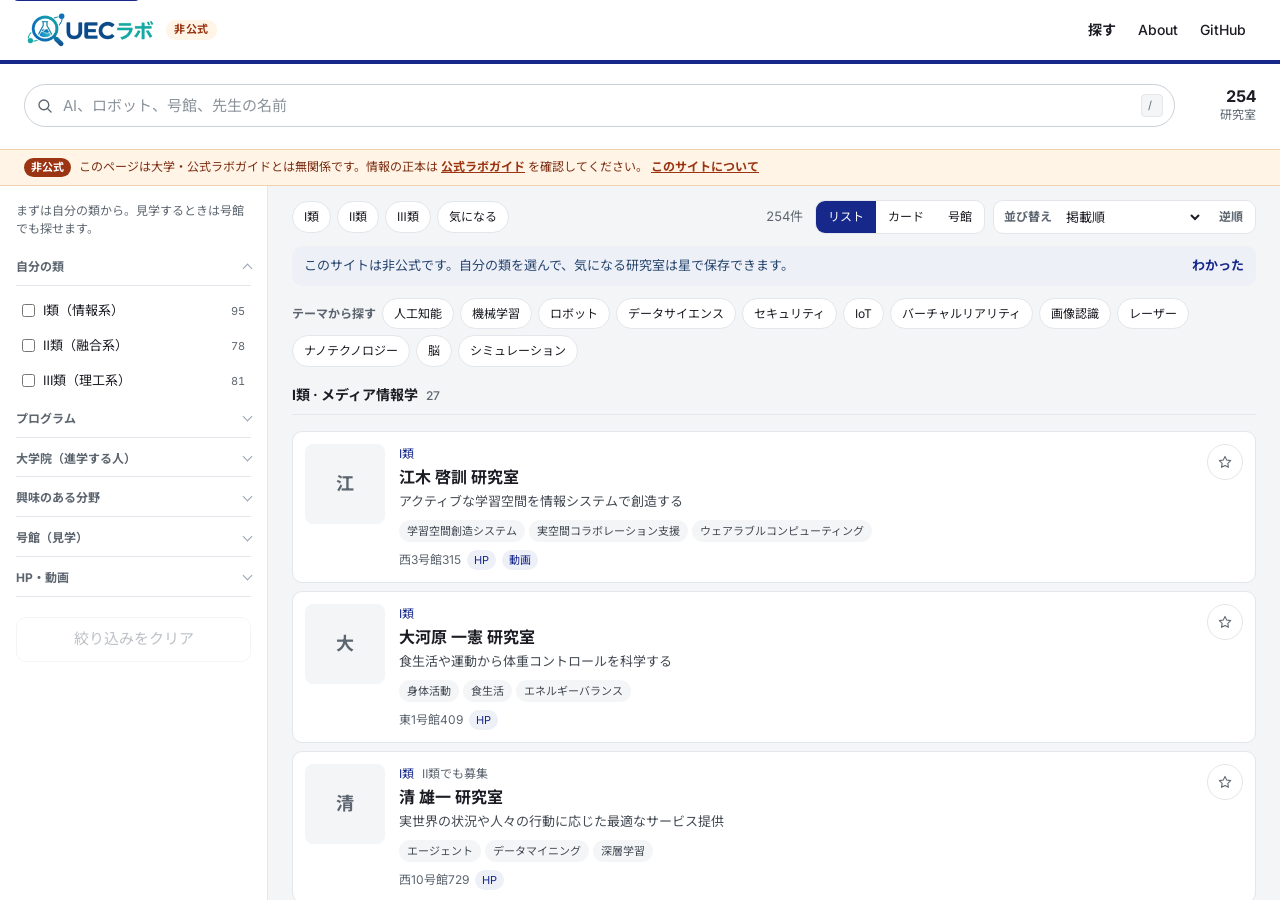
==== commit cff69dce: "Ship a phone-safe lab browser and include public faculty emails. Narrow viewports wrap instead of ov" ====
--- a/web/index.html
+++ b/web/index.html
@@ -68,10 +68,7 @@
           を確認してください。
           <a href="about.html">このサイトについて</a>
         </span>
-        <span class="notice-short">
-          大学公式ではありません。正本は
-          <a href="https://www.uec.ac.jp/arc/laboguide.html" target="_blank" rel="noopener noreferrer">公式ラボガイド</a>。
-        </span>
+        <span class="notice-short">大学公式ではありません。正本は<a href="https://www.uec.ac.jp/arc/laboguide.html" target="_blank" rel="noopener noreferrer">公式ラボガイド</a>。</span>
       </p>
     </header>
 
@@ -90,7 +87,7 @@
               <img class="site-logo-img" src="logo.png" alt="UEC ラボ" width="873" height="264" />
             </a>
             <p>
-              <a href="https://shiori-02-14.github.io/Homepage/works.html" target="_blank" rel="noopener noreferrer">しおり</a>
+              <a href="https://shiori-02-14.github.io/Homepage/works.html" target="_blank" rel="noopener noreferrer">しおり🔖</a>
               による非公式の研究室検索です。電気通信大学は運営に関与していません。
             </p>
           </div>
@@ -103,7 +100,7 @@
           <nav aria-label="Links">
             <h2 class="foot-title">Links</h2>
             <a href="https://www.uec.ac.jp/arc/laboguide.html" target="_blank" rel="noopener noreferrer">公式ラボガイド</a>
-            <a href="https://shiori-02-14.github.io/Homepage/works.html" target="_blank" rel="noopener noreferrer">しおり</a>
+            <a href="https://shiori-02-14.github.io/Homepage/works.html" target="_blank" rel="noopener noreferrer">しおり🔖</a>
             <a href="https://uec-atlas.org/about/" target="_blank" rel="noopener noreferrer">UEC Atlas</a>
           </nav>
         </footer>
--- a/web/styles.css
+++ b/web/styles.css
@@ -22,6 +22,10 @@
 
 * { box-sizing: border-box; }
 html, body { margin: 0; height: 100%; }
+html {
+  overflow-x: clip;
+  max-width: 100%;
+}
 body {
   font-family: var(--font);
   color: var(--ink);
@@ -32,6 +36,8 @@
   display: flex;
   flex-direction: column;
   overflow: hidden;
+  max-width: 100%;
+  min-width: 0;
 }
 button, input, select, textarea { font: inherit; color: inherit; }
 button { appearance: none; }
@@ -76,8 +82,8 @@
 .site-logo-img {
   height: 40px;
   width: auto;
-  max-width: min(220px, calc(100vw - 150px));
-  flex: 0 0 auto;
+  max-width: min(220px, calc(100vw - 168px));
+  flex: 0 1 auto;
   display: block;
   object-fit: contain;
   object-position: left center;
@@ -170,6 +176,9 @@
 }
 .site-notice {
   grid-column: 1 / -1;
+  display: flex;
+  align-items: flex-start;
+  gap: 8px;
   flex: 0 0 auto;
   margin: 0 -24px 0;
   padding: 8px 24px;
@@ -179,10 +188,12 @@
   line-height: 1.55;
   border-top: 1px solid #f0d2b0;
   border-bottom: 1px solid #f0d2b0;
+  min-width: 0;
 }
 .site-notice strong {
   display: inline-block;
-  margin-right: 8px;
+  flex: 0 0 auto;
+  margin-right: 0;
   padding: 1px 7px;
   border-radius: 999px;
   background: #9a3412;
@@ -190,9 +201,15 @@
   font-size: 11px;
   font-weight: 700;
 }
+.site-notice .notice-long,
+.site-notice .notice-short {
+  min-width: 0;
+  flex: 1 1 auto;
+}
 .site-notice a {
   color: #9a3412;
   font-weight: 700;
+  white-space: nowrap;
 }
 .notice-short { display: none; }
 .site-foot {
@@ -308,8 +325,8 @@
   white-space: nowrap;
   align-self: center;
   padding-bottom: 4px;
-  min-width: max-content;
-  flex-shrink: 0;
+  min-width: 0;
+  flex-shrink: 1;
 }
 .stat {
   border: 0;
@@ -516,8 +533,9 @@
   background: transparent;
   padding: 7px 2px;
   font-size: 13px;
-  min-width: 11em;
+  min-width: 0;
   max-width: 16em;
+  width: 11em;
 }
 .sort-field {
   display: inline-flex;
@@ -528,7 +546,8 @@
   border-radius: var(--radius);
   padding: 0 4px 0 10px;
   min-height: 34px;
-  flex-shrink: 0;
+  min-width: 0;
+  flex-shrink: 1;
 }
 .sort-label {
   font-size: 12px;
@@ -610,7 +629,7 @@
 .results.list { display: grid; gap: 8px; }
 .results.cards {
   display: grid;
-  grid-template-columns: repeat(auto-fill, minmax(250px, 1fr));
+  grid-template-columns: repeat(auto-fill, minmax(min(250px, 100%), 1fr));
   gap: 12px;
 }
 .group-h {
@@ -699,7 +718,7 @@
   width: 100%;
   height: 148px;
 }
-.meta { min-width: 0; }
+.meta { min-width: 0; overflow-wrap: anywhere; }
 .kicker {
   display: flex;
   flex-wrap: wrap;
@@ -707,18 +726,23 @@
   font-size: 12px;
   color: var(--muted);
   margin-bottom: 2px;
+  min-width: 0;
 }
 .name {
   margin: 0;
   font-size: 16px;
   font-weight: 700;
   line-height: 1.4;
+  overflow-wrap: anywhere;
+  word-break: keep-all;
 }
 .title {
   margin: 4px 0 8px;
   font-size: 13px;
   color: #434a53;
   line-height: 1.5;
+  overflow-wrap: anywhere;
+  word-break: keep-all;
 }
 .tags { display: flex; flex-wrap: wrap; gap: 4px; }
 .tag {
@@ -824,7 +848,7 @@
 }
 .empty .ghost:hover { background: var(--accent-soft); color: var(--accent); }
 
-.detail-root[hidden] { display: none; }
+.detail-root[hidden] { display: none !important; }
 .detail-root {
   position: fixed;
   inset: 0;
@@ -925,12 +949,16 @@
   font-weight: 700;
   margin: 0 0 6px;
   line-height: 1.35;
+  overflow-wrap: anywhere;
+  word-break: keep-all;
 }
 .detail-hero .lead {
   font-size: 15px;
   margin: 0;
   color: #434a53;
   line-height: 1.55;
+  overflow-wrap: anywhere;
+  word-break: keep-all;
 }
 .detail-body { padding: 8px 20px 0; }
 .detail-sec { margin: 18px 0; }
@@ -944,23 +972,26 @@
 .body { font-size: 14px; margin: 0; }
 .kv {
   display: grid;
-  grid-template-columns: 4.5em 1fr;
-  gap: 8px 12px;
+  grid-template-columns: max-content 1fr;
+  gap: 8px 16px;
   font-size: 13px;
   margin: 0;
 }
-.kv dt { color: var(--muted); }
+.kv dt { color: var(--muted); white-space: nowrap; }
 .kv dd { margin: 0; overflow-wrap: anywhere; }
+.kv a { color: var(--accent); }
 .kv button.linkish { font-weight: 500; }
 .links { display: flex; flex-wrap: wrap; gap: 8px; }
 .links a,
 .links button.plain {
   display: inline-block;
+  max-width: 100%;
   padding: 6px 12px;
   border: 1px solid var(--line);
   border-radius: 999px;
   text-decoration: none;
   color: var(--accent);
+
   background: var(--card);
   cursor: pointer;
   font-size: 13px;
@@ -1098,7 +1129,7 @@
   }
   .main {
     padding: 0 16px calc(48px + var(--safe-bottom));
-    overflow: visible;
+    overflow-x: clip;
   }
   .toolbar { top: var(--top-h, 0px); }
   .filters {
@@ -1149,14 +1180,17 @@
     padding: 8px 14px;
     font-weight: 700;
   }
-  .card { grid-template-columns: 64px 1fr auto; gap: 12px; }
+  .card { grid-template-columns: 64px minmax(0, 1fr) auto; gap: 12px; }
   .thumb, .thumb-ph { width: 64px; height: 64px; }
   .toolbar .count { margin-left: 0; }
   .toolbar-end {
     width: 100%;
     margin-left: 0;
     justify-content: flex-end;
-  }
+    min-width: 0;
+  }
+  .seg { min-width: 0; }
+  .group-chips { min-width: 0; }
   .search-kbd { display: none; }
   .links a,
   .links button.plain {
@@ -1173,14 +1207,14 @@
 
 @media (max-width: 720px) {
   .notice-long { display: none; }
-  .notice-short { display: inline; }
-  .site-notice a { white-space: nowrap; }
+  .notice-short { display: block; }
   .top {
     display: grid;
     grid-template-columns: minmax(0, 1fr);
     gap: 0;
     padding: 0 12px 0;
     position: static;
+    min-width: 0;
   }
   .top .site-nav {
     position: sticky;
@@ -1191,8 +1225,12 @@
     padding-top: var(--safe-top);
     min-height: calc(48px + var(--safe-top));
     background: #fff;
-  }
-  .site-logo-img { height: 28px; }
+    gap: 8px;
+  }
+  .site-logo-img {
+    height: 28px;
+    max-width: min(148px, calc(100vw - 140px));
+  }
   .site-menu .nav-extra { display: none; }
   .site-menu a { padding: 8px 8px; font-size: 13px; }
   .top-stats { display: none; }
@@ -1207,24 +1245,32 @@
     background: var(--card);
     border-bottom: 1px solid var(--line);
   }
+  .search input { padding-right: 16px; }
+  .search:has(.search-clear:not([hidden])) input { padding-right: 64px; }
   .site-notice {
     margin: 0 -12px 0;
     padding: 6px 12px;
     font-size: 12px;
     line-height: 1.45;
+    overflow: visible;
   }
   .site-foot {
     grid-template-columns: 1fr;
     gap: 24px;
     padding-top: 28px;
-  }
-  .main { padding: 0 12px calc(32px + var(--safe-bottom)); }
+    min-width: 0;
+  }
+  .main {
+    padding: 0 12px calc(32px + var(--safe-bottom));
+    overflow-x: clip;
+  }
   .toolbar {
     position: static;
     display: grid;
-    grid-template-columns: auto minmax(0, 1fr) auto;
+    grid-template-columns: auto minmax(0, 1fr);
     gap: 6px 8px;
-    padding: 8px 0 8px;
+    padding: 8px 0 6px;
+    min-width: 0;
   }
   .toolbar-end { display: contents; }
   .filter-toggle {
@@ -1235,61 +1281,66 @@
     padding: 6px 12px;
   }
   .toolbar .count {
-    grid-column: 3;
+    display: block;
+    grid-column: 2;
     grid-row: 1;
     width: auto;
     margin: 0;
-    order: 0;
     font-size: 12px;
     align-self: center;
+    justify-self: end;
     white-space: nowrap;
   }
   .group-chips {
     grid-column: 1 / -1;
     grid-row: 2;
-    flex-wrap: nowrap;
-    overflow-x: auto;
-    -webkit-overflow-scrolling: touch;
-    scrollbar-width: none;
+    flex-wrap: wrap;
+    overflow: visible;
     min-width: 0;
   }
-  .group-chips::-webkit-scrollbar { display: none; }
   .group-chips .chip {
     flex: 0 0 auto;
     min-height: 36px;
     padding: 6px 12px;
   }
   .seg {
-    grid-column: 1 / 3;
+    grid-column: 1 / -1;
     grid-row: 3;
     display: flex;
     width: 100%;
     margin-left: 0;
+    min-width: 0;
   }
   .seg button {
-    flex: 1;
+    flex: 1 1 0;
+    min-width: 0;
     min-height: 36px;
     padding: 6px 8px;
+    white-space: nowrap;
   }
   .sort-field {
-    grid-column: 3;
-    grid-row: 3;
-    width: auto;
+    grid-column: 1 / -1;
+    grid-row: 4;
+    width: 100%;
+    max-width: none;
     min-width: 0;
     min-height: 36px;
-    padding: 0 2px 0 8px;
+    padding: 0 4px 0 10px;
   }
   .sort-label { display: none; }
   .sort-field .sort {
     flex: 1;
     min-width: 0;
-    max-width: 7.5em;
+    max-width: none;
+    width: auto;
     font-size: 16px;
   }
   .sort-dir {
     min-height: 36px;
-    padding: 6px 8px;
-  }
+    padding: 6px 10px;
+    flex-shrink: 0;
+  }
+  .results .title,
   .results.list .title {
     display: -webkit-box;
     -webkit-line-clamp: 2;
@@ -1297,23 +1348,19 @@
     overflow: hidden;
     margin-bottom: 4px;
     font-size: 13px;
-    word-break: keep-all;
-    line-break: strict;
     overflow-wrap: anywhere;
   }
   .welcome { display: none !important; }
   .interest {
-    flex-wrap: nowrap;
-    overflow-x: auto;
-    -webkit-overflow-scrolling: touch;
-    scrollbar-width: none;
-    margin: 0 -12px 8px;
-    padding: 0 12px 2px;
-  }
-  .interest::-webkit-scrollbar { display: none; }
-  .interest .label,
-  .interest .chip { flex: 0 0 auto; }
+    display: flex;
+    flex-wrap: wrap;
+    overflow: visible;
+    margin: 0 0 8px;
+    padding: 0;
+  }
+  .interest .label { display: none; }
   .interest .chip {
+    flex: 0 0 auto;
     min-height: 36px;
     padding: 6px 12px;
   }
@@ -1342,61 +1389,142 @@
     min-height: 44px;
     margin-top: 12px;
   }
+  .results.list,
+  .results.cards {
+    gap: 8px;
+  }
   .results.list .card {
-    grid-template-columns: 64px minmax(0, 1fr) 44px;
-    gap: 10px;
-    padding: 12px;
+    grid-template-columns: 56px minmax(0, 1fr) 40px;
+    gap: 8px 10px;
+    padding: 10px;
+    min-width: 0;
   }
   .results.list .thumb,
   .results.list .thumb-ph {
-    width: 64px;
-    height: 64px;
+    width: 56px;
+    height: 56px;
   }
   .save-btn {
-    width: 44px;
-    height: 44px;
-  }
-  .name { font-size: 16px; }
-  .results.list .title {
-    display: -webkit-box;
-    -webkit-line-clamp: 2;
-    -webkit-box-orient: vertical;
-    overflow: hidden;
-    margin-bottom: 4px;
-    font-size: 13px;
-  }
-  .results.list .tags { display: none; }
+    width: 40px;
+    height: 40px;
+  }
+  .name {
+    font-size: 15px;
+    overflow-wrap: anywhere;
+    line-height: 1.35;
+  }
+  .results.list .tags,
+  .results.cards .tags { display: none; }
   .results.list .kicker {
-    flex-wrap: nowrap;
-    overflow: hidden;
+    flex-wrap: wrap;
+    overflow: visible;
   }
   .results.list .kicker span {
     white-space: nowrap;
-    overflow: hidden;
-    text-overflow: ellipsis;
   }
   .results.cards {
     grid-template-columns: 1fr;
+  }
+  .results.cards .card {
+    grid-template-columns: 1fr;
+  }
+  .results.cards .thumb,
+  .results.cards .thumb-ph,
+  .results.cards .card .thumb,
+  .results.cards .card .thumb-ph {
+    width: 100%;
+    height: 112px;
+    border-radius: 0;
+  }
+  .results.cards .meta {
+    padding: 0 14px;
+    padding-right: 52px;
+  }
+  .results.cards .save-btn {
+    position: absolute;
+    top: 10px;
+    right: 10px;
+    background: rgba(255, 255, 255, 0.94);
+    box-shadow: 0 1px 4px rgba(26, 31, 38, 0.12);
   }
   .group-h {
     margin-top: 16px;
     font-size: 13px;
   }
+  .view-hint {
+    margin: 4px 0 8px;
+    font-size: 12px;
+    line-height: 1.45;
+    overflow-wrap: anywhere;
+  }
   .detail-hero img.hero { height: 140px; }
-  .detail-hero h2 { font-size: 20px; }
+  .detail-hero h2 {
+    font-size: 20px;
+    overflow-wrap: anywhere;
+  }
+  .detail-hero .lead { overflow-wrap: anywhere; }
   .detail-hero-text,
   .detail-body { padding-left: 16px; padding-right: 16px; }
+  .kv {
+    grid-template-columns: minmax(0, max-content) minmax(0, 1fr);
+    font-size: 14px;
+  }
+  .detail-foot {
+    padding: 10px 16px calc(12px + var(--safe-bottom));
+  }
+}
+
+@media (max-width: 400px) {
+  .site-notice {
+    font-size: 11px;
+    padding: 5px 12px;
+  }
+  .site-notice strong {
+    margin-right: 0;
+    font-size: 10px;
+    padding: 1px 6px;
+  }
+  .site-logo-img {
+    height: 24px;
+    max-width: min(120px, calc(100vw - 128px));
+  }
+  .seg button {
+    padding: 6px 4px;
+    font-size: 12px;
+  }
+  .results.list .card {
+    grid-template-columns: 48px minmax(0, 1fr) 36px;
+    gap: 8px;
+    padding: 8px;
+  }
+  .results.list .thumb,
+  .results.list .thumb-ph {
+    width: 48px;
+    height: 48px;
+  }
+  .save-btn {
+    width: 36px;
+    height: 36px;
+  }
+  .name { font-size: 14px; }
+  .kv {
+    grid-template-columns: 1fr;
+    gap: 2px 0;
+  }
+  .kv dt { white-space: normal; }
 }
 
 body.doc {
   display: block;
   overflow: auto;
+  overflow-x: clip;
   height: auto;
   min-height: 100%;
   background: #fff;
   font-size: 16px;
   line-height: 2;
   letter-spacing: 0.025em;
+  max-width: 100%;
 }
 body.doc .site-nav {
   position: sticky;
@@ -1443,6 +1571,8 @@
   max-width: 640px;
   margin: 0 auto;
   padding: 20px 24px 8px;
+  min-width: 0;
+  overflow-wrap: anywhere;
 }
 .doc-main h1 {
   margin: 0 0 32px;
@@ -1516,14 +1646,16 @@
     padding: 0 12px;
     padding-top: var(--safe-top);
     min-height: calc(52px + var(--safe-top));
+    gap: 8px;
   }
   body.doc .site-notice { padding: 8px 12px; }
   .doc-main {
-    padding: 16px 20px 0;
+    padding: 16px 16px 0;
   }
   .doc-main h1 { font-size: 1.35rem; padding: 10px 4px; }
+  .nowrap { white-space: normal; }
   body.doc > .site-foot {
-    padding: 28px 20px calc(16px + var(--safe-bottom));
+    padding: 28px 16px calc(16px + var(--safe-bottom));
   }
 }
 
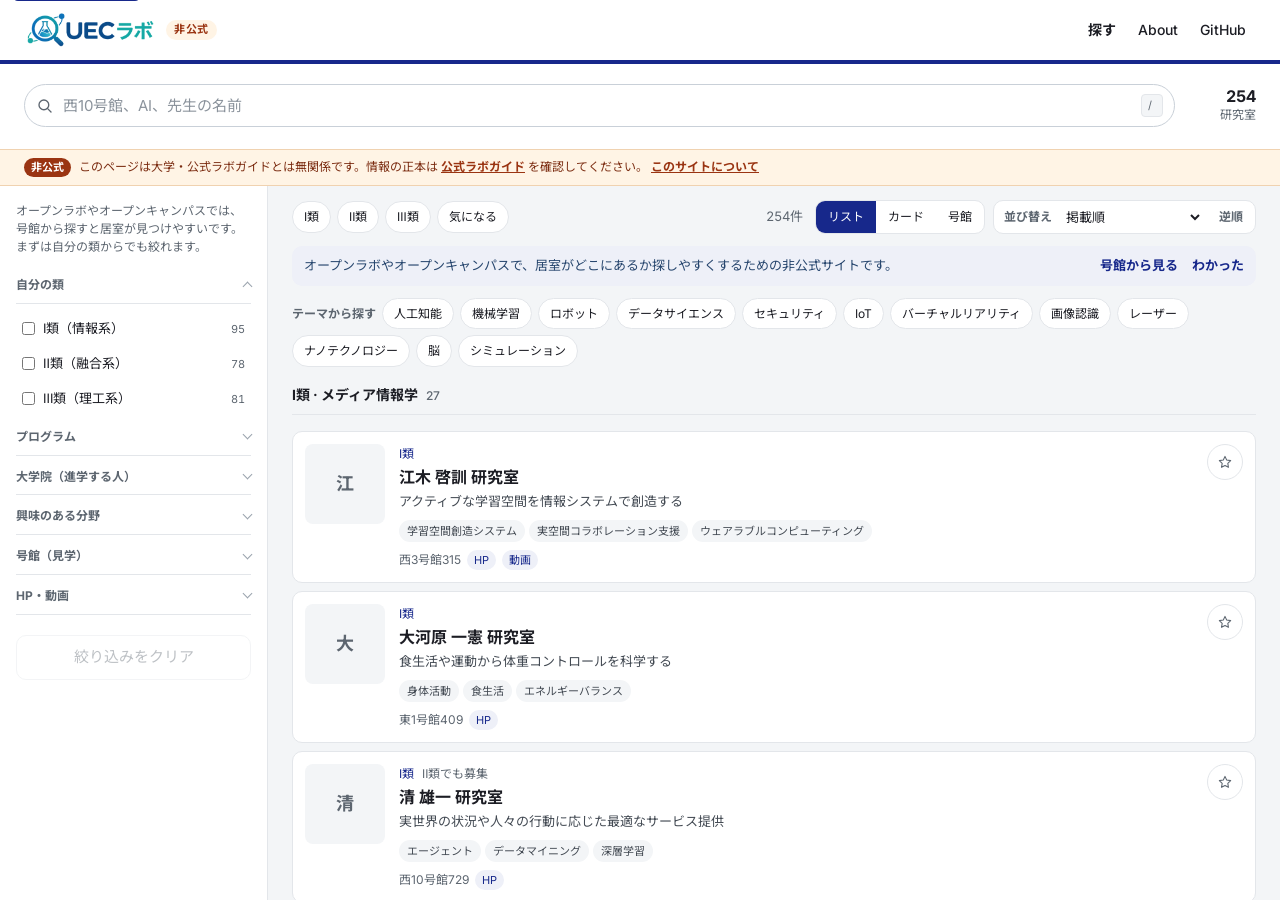
==== commit c56bef78: "Publish the campus lab browser instead of the README. Hometown sorting and a share image ship with t" ====
--- a/web/index.html
+++ b/web/index.html
@@ -3,17 +3,39 @@
   <head>
     <meta charset="utf-8" />
     <meta name="viewport" content="width=device-width, initial-scale=1, viewport-fit=cover" />
-    <meta name="description" content="電気通信大学の研究室を探す非公式サイトです。大学公式ではありません。正本は公式ラボガイドを確認してください。" />
+    <meta name="description" content="オープンラボやオープンキャンパスで、電気通信大学の研究室の居室を探しやすくする非公式サイトです。大学公式ではありません。正本は公式ラボガイドを確認してください。" />
     <meta name="theme-color" content="#17288B" />
     <title>UEC ラボ（非公式）</title>
+    <link rel="canonical" href="https://shiori-02-14.github.io/ueclab/" />
     <link rel="icon" href="favicon.png" type="image/png" />
     <link rel="apple-touch-icon" href="apple-touch-icon.png" />
-    <meta property="og:image" content="https://shiori-02-14.github.io/ueclab/logo.png" />
+    <meta property="og:site_name" content="UEC ラボ" />
     <meta property="og:title" content="UEC ラボ（非公式）" />
-    <meta property="og:description" content="電気通信大学の研究室を探す非公式サイトです。大学公式ではありません。正本は公式ラボガイドを確認してください。" />
+    <meta property="og:description" content="オープンラボやオープンキャンパスで、電気通信大学の研究室の居室を探しやすくする非公式サイトです。大学公式ではありません。正本は公式ラボガイドを確認してください。" />
+    <meta property="og:url" content="https://shiori-02-14.github.io/ueclab/" />
     <meta property="og:type" content="website" />
     <meta property="og:locale" content="ja_JP" />
-    <meta name="twitter:card" content="summary" />
+    <meta property="og:image" content="https://shiori-02-14.github.io/ueclab/og.png" />
+    <meta property="og:image:alt" content="UEC ラボ — オープンラボで研究室の居室を探す非公式ブラウザ" />
+    <meta property="og:image:type" content="image/png" />
+    <meta property="og:image:width" content="1200" />
+    <meta property="og:image:height" content="630" />
+    <meta name="twitter:card" content="summary_large_image" />
+    <meta name="twitter:title" content="UEC ラボ（非公式）" />
+    <meta name="twitter:description" content="オープンラボやオープンキャンパスで、電気通信大学の研究室の居室を探しやすくする非公式サイトです。大学公式ではありません。" />
+    <meta name="twitter:image" content="https://shiori-02-14.github.io/ueclab/og.png" />
+    <meta name="twitter:image:alt" content="UEC ラボ — オープンラボで研究室の居室を探す非公式ブラウザ" />
+    <script type="application/ld+json">
+      {
+        "@context": "https://schema.org",
+        "@type": "WebSite",
+        "name": "UEC ラボ",
+        "alternateName": "UEC ラボ（非公式）",
+        "url": "https://shiori-02-14.github.io/ueclab/",
+        "description": "オープンラボやオープンキャンパスで、電気通信大学の研究室の居室を探しやすくする非公式サイトです。大学公式ではありません。正本は公式ラボガイドを確認してください。",
+        "inLanguage": "ja"
+      }
+    </script>
     <link rel="preconnect" href="https://fonts.googleapis.com" />
     <link rel="preconnect" href="https://fonts.gstatic.com" crossorigin />
     <link
@@ -49,7 +71,7 @@
         <input
           id="q"
           type="search"
-          placeholder="AI、ロボット、号館、先生の名前"
+          placeholder="西10号館、AI、先生の名前"
           autocomplete="off"
           autocorrect="off"
           spellcheck="false"
@@ -88,7 +110,7 @@
             </a>
             <p>
               <a href="https://shiori-02-14.github.io/Homepage/works.html" target="_blank" rel="noopener noreferrer">しおり🔖</a>
-              による非公式の研究室検索です。電気通信大学は運営に関与していません。
+              による非公式サイトです。オープンラボやオープンキャンパスで居室を探しやすくするためのものです。電気通信大学は運営に関与していません。
             </p>
           </div>
           <nav aria-label="Documents">
@@ -101,7 +123,6 @@
             <h2 class="foot-title">Links</h2>
             <a href="https://www.uec.ac.jp/arc/laboguide.html" target="_blank" rel="noopener noreferrer">公式ラボガイド</a>
             <a href="https://shiori-02-14.github.io/Homepage/works.html" target="_blank" rel="noopener noreferrer">しおり🔖</a>
-            <a href="https://uec-atlas.org/about/" target="_blank" rel="noopener noreferrer">UEC Atlas</a>
           </nav>
         </footer>
       </main>
--- a/web/styles.css
+++ b/web/styles.css
@@ -586,9 +586,15 @@
 }
 .welcome[hidden] { display: none; }
 .welcome p { margin: 0; flex: 1 1 16em; min-width: 0; }
-.welcome button {
+.welcome-actions {
+  display: flex;
+  flex-wrap: wrap;
+  gap: 8px 14px;
   margin-left: auto;
   flex-shrink: 0;
+  align-items: center;
+}
+.welcome button {
   border: 0;
   background: transparent;
   color: var(--accent);
@@ -1350,7 +1356,14 @@
     font-size: 13px;
     overflow-wrap: anywhere;
   }
-  .welcome { display: none !important; }
+  .welcome {
+    display: flex;
+    font-size: 12px;
+    padding: 8px 10px;
+    margin-bottom: 8px;
+    gap: 8px;
+  }
+  .welcome-actions { margin-left: 0; }
   .interest {
     display: flex;
     flex-wrap: wrap;
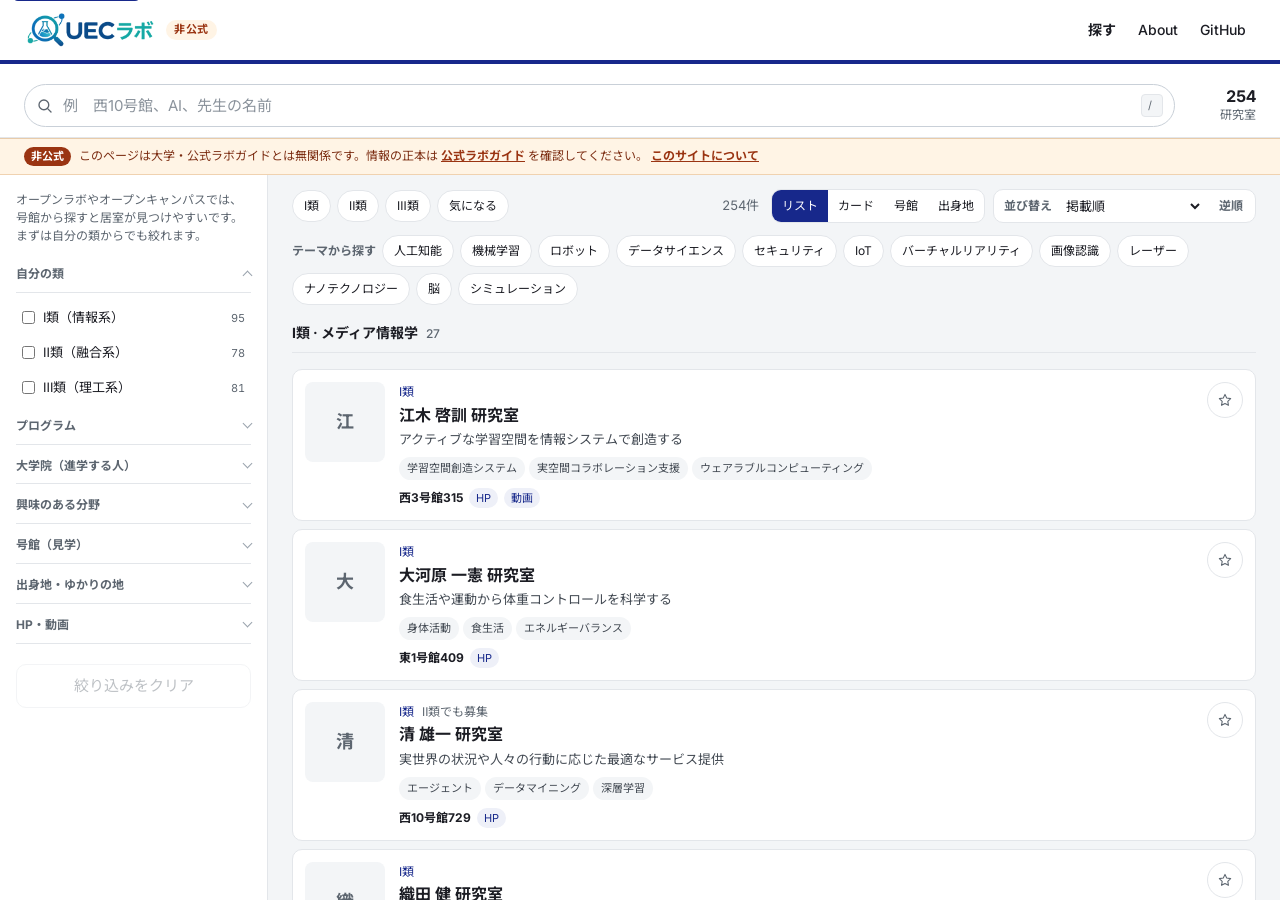
==== commit c51c79ae: "Make the phone lab list easier to scan on campus. Collapse the mobile chrome so rooms show up sooner" ====
--- a/web/index.html
+++ b/web/index.html
@@ -71,7 +71,7 @@
         <input
           id="q"
           type="search"
-          placeholder="西10号館、AI、先生の名前"
+          placeholder="例　西10号館、AI、先生の名前"
           autocomplete="off"
           autocorrect="off"
           spellcheck="false"
@@ -82,23 +82,22 @@
         <button type="button" class="search-clear" id="q-clear" hidden>クリア</button>
       </label>
       <div class="top-stats" id="top-stats"></div>
-      <p class="site-notice">
-        <strong>非公式</strong>
-        <span class="notice-long">
-          このページは大学・公式ラボガイドとは無関係です。情報の正本は
-          <a href="https://www.uec.ac.jp/arc/laboguide.html" target="_blank" rel="noopener noreferrer">公式ラボガイド</a>
-          を確認してください。
-          <a href="about.html">このサイトについて</a>
-        </span>
-        <span class="notice-short">大学公式ではありません。正本は<a href="https://www.uec.ac.jp/arc/laboguide.html" target="_blank" rel="noopener noreferrer">公式ラボガイド</a>。</span>
-      </p>
     </header>
+    <p class="site-notice">
+      <strong>非公式</strong>
+      <span class="notice-long">
+        このページは大学・公式ラボガイドとは無関係です。情報の正本は
+        <a href="https://www.uec.ac.jp/arc/laboguide.html" target="_blank" rel="noopener noreferrer">公式ラボガイド</a>
+        を確認してください。
+        <a href="about.html">このサイトについて</a>
+      </span>
+      <span class="notice-short">大学公式ではありません。正本は<a href="https://www.uec.ac.jp/arc/laboguide.html" target="_blank" rel="noopener noreferrer">公式ラボガイド</a>。</span>
+    </p>
 
     <div class="shell">
       <aside class="filters" id="filters" aria-label="絞り込み"></aside>
       <main class="main" id="main">
         <div class="toolbar" id="toolbar"></div>
-        <div class="welcome" id="welcome" hidden></div>
         <div class="interest" id="interest"></div>
         <div class="active-filters" id="active-filters" hidden></div>
         <p class="view-hint" id="view-hint" hidden></p>
@@ -110,20 +109,24 @@
             </a>
             <p>
               <a href="https://shiori-02-14.github.io/Homepage/works.html" target="_blank" rel="noopener noreferrer">しおり🔖</a>
-              による非公式サイトです。オープンラボやオープンキャンパスで居室を探しやすくするためのものです。電気通信大学は運営に関与していません。
+              による非公式サイトです。オープンラボやオープンキャンパスで居室を探しやすくするもので、電気通信大学は運営に関与していません。データは公式ラボガイドを参考に定期的に更新します。
             </p>
           </div>
-          <nav aria-label="Documents">
-            <h2 class="foot-title">Documents</h2>
-            <a href="about.html">About</a>
-            <a href="about.html#terms">利用規約</a>
-            <a href="https://github.com/shiori-02-14/ueclab" target="_blank" rel="noopener noreferrer">GitHub</a>
-          </nav>
-          <nav aria-label="Links">
-            <h2 class="foot-title">Links</h2>
-            <a href="https://www.uec.ac.jp/arc/laboguide.html" target="_blank" rel="noopener noreferrer">公式ラボガイド</a>
-            <a href="https://shiori-02-14.github.io/Homepage/works.html" target="_blank" rel="noopener noreferrer">しおり🔖</a>
-          </nav>
+          <div class="foot-navs">
+            <nav aria-label="このサイト">
+              <h2 class="foot-title">このサイト</h2>
+              <a href="about.html">About</a>
+              <a href="about.html#terms">利用規約</a>
+              <a href="https://github.com/shiori-02-14/ueclab" target="_blank" rel="noopener noreferrer">GitHub</a>
+            </nav>
+            <nav aria-label="リンク">
+              <h2 class="foot-title">リンク</h2>
+              <a href="https://www.uec.ac.jp/" target="_blank" rel="noopener noreferrer">電気通信大学</a>
+              <a href="https://www.uec.ac.jp/arc/laboguide.html" target="_blank" rel="noopener noreferrer">公式ラボガイド</a>
+              <a href="https://shiori-02-14.github.io/Homepage/works.html" target="_blank" rel="noopener noreferrer">しおり🔖</a>
+            </nav>
+          </div>
+          <p class="foot-meta">データは CC BY-NC-SA 4.0、コードは MIT です。</p>
         </footer>
       </main>
     </div>
--- a/web/styles.css
+++ b/web/styles.css
@@ -23,7 +23,6 @@
 * { box-sizing: border-box; }
 html, body { margin: 0; height: 100%; }
 html {
-  overflow-x: clip;
   max-width: 100%;
 }
 body {
@@ -36,6 +35,7 @@
   display: flex;
   flex-direction: column;
   overflow: hidden;
+  overflow-x: clip;
   max-width: 100%;
   min-width: 0;
 }
@@ -61,6 +61,9 @@
 .skip:focus { top: 12px; }
 
 .site-nav {
+  position: sticky;
+  top: 0;
+  z-index: 50;
   display: flex;
   align-items: center;
   justify-content: space-between;
@@ -114,6 +117,8 @@
 .site-menu a[aria-current="page"] { font-weight: 700; }
 
 .top {
+  position: sticky;
+  top: 0;
   flex: 0 0 auto;
   z-index: 20;
   display: grid;
@@ -122,9 +127,12 @@
   align-items: center;
   padding: 0 24px 0;
   background: var(--card);
-  border-bottom: 0;
+  border-bottom: 1px solid var(--line);
+  box-shadow: 0 1px 0 rgba(26, 31, 38, 0.04);
 }
 .top .site-nav {
+  position: relative;
+  z-index: auto;
   grid-column: 1 / -1;
   margin: 0 -24px;
   padding: 0 24px;
@@ -175,12 +183,11 @@
   line-height: 1.4;
 }
 .site-notice {
-  grid-column: 1 / -1;
   display: flex;
   align-items: flex-start;
   gap: 8px;
   flex: 0 0 auto;
-  margin: 0 -24px 0;
+  margin: 0;
   padding: 8px 24px;
   background: #fff4e5;
   color: #7c2d12;
@@ -214,16 +221,17 @@
 .notice-short { display: none; }
 .site-foot {
   display: grid;
-  grid-template-columns: minmax(0, 1.6fr) repeat(2, minmax(0, 1fr));
-  gap: 28px 32px;
-  margin: 48px 0 8px;
-  padding: 40px 0 16px;
+  grid-template-columns: minmax(0, 1.5fr) repeat(2, minmax(0, 1fr));
+  gap: 20px 32px;
+  margin: 32px 0 8px;
+  padding: 28px 0 12px;
   border-top: 1px solid var(--line);
   font-size: 14px;
   color: var(--ink);
-  line-height: 1.6;
-}
-.site-foot p { margin: 8px 0 0; color: var(--muted); font-size: 13px; }
+  line-height: 1.55;
+  letter-spacing: 0;
+}
+.site-foot p { margin: 6px 0 0; color: var(--muted); font-size: 13px; }
 .site-foot a {
   color: var(--ink);
   font-weight: 500;
@@ -235,25 +243,38 @@
   flex-direction: column;
   align-items: flex-start;
   gap: 0;
-}
-.foot-brand .site-logo { margin-bottom: 4px; }
-.foot-brand .site-logo-img { height: 44px; max-width: 240px; }
+  min-width: 0;
+}
+.foot-brand .site-logo { margin-bottom: 2px; flex: 0 0 auto; }
+.foot-brand .site-logo-img { height: 36px; max-width: 200px; }
+.foot-navs { display: contents; }
 .site-foot .foot-title {
-  margin: 0 0 10px;
+  margin: 0 0 8px;
   padding: 0;
   border: 0;
   font-size: 12px;
   font-weight: 700;
-  letter-spacing: 0.06em;
+  letter-spacing: 0.02em;
   line-height: 1.4;
-  text-transform: uppercase;
   color: var(--muted);
 }
 .site-foot nav {
   display: flex;
   flex-direction: column;
   align-items: flex-start;
-  gap: 8px;
+  gap: 2px;
+  min-width: 0;
+}
+.site-foot nav a {
+  padding: 3px 0;
+}
+.foot-meta {
+  grid-column: 1 / -1;
+  margin: 4px 0 0;
+  padding-top: 14px;
+  border-top: 1px solid var(--line);
+  font-size: 12px;
+  color: var(--muted);
 }
 .search {
   position: relative;
@@ -510,7 +531,7 @@
 .seg button {
   border: 0;
   background: transparent;
-  padding: 6px 12px;
+  padding: 6px 10px;
   cursor: pointer;
   font-size: 12px;
 }
@@ -570,38 +591,6 @@
 .sort-dir.on {
   background: var(--accent-soft);
   color: var(--accent);
-}
-.welcome {
-  display: flex;
-  flex-wrap: wrap;
-  gap: 12px;
-  align-items: center;
-  padding: 10px 12px;
-  margin: 0 0 12px;
-  background: var(--accent-soft);
-  border-radius: var(--radius);
-  color: #27466e;
-  font-size: 13px;
-  line-height: 1.5;
-}
-.welcome[hidden] { display: none; }
-.welcome p { margin: 0; flex: 1 1 16em; min-width: 0; }
-.welcome-actions {
-  display: flex;
-  flex-wrap: wrap;
-  gap: 8px 14px;
-  margin-left: auto;
-  flex-shrink: 0;
-  align-items: center;
-}
-.welcome button {
-  border: 0;
-  background: transparent;
-  color: var(--accent);
-  cursor: pointer;
-  font-weight: 700;
-  white-space: nowrap;
-  padding: 0;
 }
 .interest {
   display: flex;
@@ -770,6 +759,10 @@
   color: var(--muted);
   margin-top: 8px;
 }
+.room-id {
+  color: var(--ink);
+  font-weight: 700;
+}
 .badge {
   font-size: 11px;
   padding: 1px 7px;
@@ -908,7 +901,6 @@
     grid-template-columns: minmax(0, 1fr);
   }
   body.detail-open .detail-backdrop { display: none; }
-  body.detail-open .welcome { display: none; }
 }
 .detail-bar {
   position: relative;
@@ -965,6 +957,17 @@
   line-height: 1.55;
   overflow-wrap: anywhere;
   word-break: keep-all;
+}
+.detail-room {
+  display: inline-block;
+  margin: 10px 0 0;
+  padding: 4px 10px;
+  border-radius: 999px;
+  background: var(--accent-soft);
+  color: var(--accent);
+  font-size: 13px;
+  font-weight: 700;
+  line-height: 1.4;
 }
 .detail-body { padding: 8px 20px 0; }
 .detail-sec { margin: 18px 0; }
@@ -1099,7 +1102,10 @@
 
 @media (max-width: 1100px) {
   html, body { height: auto; }
-  body { overflow: auto; }
+  body {
+    overflow-x: clip;
+    overflow-y: auto;
+  }
   .top {
     position: sticky;
     top: 0;
@@ -1114,7 +1120,7 @@
     min-height: calc(56px + var(--safe-top));
   }
   .site-notice {
-    margin: 0 -16px 0;
+    margin: 0;
     padding: 8px 16px;
   }
   .search { min-width: 0; }
@@ -1128,7 +1134,6 @@
     min-height: 44px;
   }
   .top h1 { font-size: 20px; }
-  .welcome { flex-wrap: wrap; }
   .shell {
     display: block;
     overflow: visible;
@@ -1219,13 +1224,14 @@
     grid-template-columns: minmax(0, 1fr);
     gap: 0;
     padding: 0 12px 0;
-    position: static;
-    min-width: 0;
-  }
-  .top .site-nav {
     position: sticky;
     top: 0;
     z-index: 22;
+    min-width: 0;
+  }
+  .top .site-nav {
+    position: relative;
+    z-index: auto;
     margin: 0 -12px;
     padding: 0 12px;
     padding-top: var(--safe-top);
@@ -1242,29 +1248,35 @@
   .top-stats { display: none; }
   .unofficial { margin-left: 4px; font-size: 10px; padding: 1px 6px; }
   .top .search {
-    position: sticky;
-    top: calc(48px + var(--safe-top));
-    z-index: 21;
     min-width: 0;
     margin: 0 -12px;
-    padding: 8px 12px 10px;
+    padding: 8px 12px;
     background: var(--card);
-    border-bottom: 1px solid var(--line);
   }
   .search input { padding-right: 16px; }
   .search:has(.search-clear:not([hidden])) input { padding-right: 64px; }
   .site-notice {
-    margin: 0 -12px 0;
-    padding: 6px 12px;
-    font-size: 12px;
-    line-height: 1.45;
+    margin: 0;
+    padding: 5px 12px;
+    font-size: 11px;
+    line-height: 1.4;
     overflow: visible;
   }
   .site-foot {
     grid-template-columns: 1fr;
-    gap: 24px;
-    padding-top: 28px;
+    gap: 18px;
+    padding-top: 22px;
     min-width: 0;
+  }
+  .foot-navs {
+    display: grid;
+    grid-template-columns: 1fr 1fr;
+    gap: 16px 24px;
+    align-items: start;
+    padding-top: 4px;
+  }
+  .site-foot nav a {
+    padding: 5px 0;
   }
   .main {
     padding: 0 12px calc(32px + var(--safe-bottom));
@@ -1273,22 +1285,23 @@
   .toolbar {
     position: static;
     display: grid;
-    grid-template-columns: auto minmax(0, 1fr);
-    gap: 6px 8px;
-    padding: 8px 0 6px;
+    grid-template-columns: auto minmax(0, 1fr) auto;
+    gap: 8px 8px;
+    padding: 8px 0 4px;
     min-width: 0;
+    align-items: center;
   }
   .toolbar-end { display: contents; }
   .filter-toggle {
     grid-column: 1;
     grid-row: 1;
     justify-self: start;
-    min-height: 36px;
+    min-height: 40px;
     padding: 6px 12px;
   }
   .toolbar .count {
     display: block;
-    grid-column: 2;
+    grid-column: 3;
     grid-row: 1;
     width: auto;
     margin: 0;
@@ -1297,16 +1310,31 @@
     justify-self: end;
     white-space: nowrap;
   }
+  .group-chips,
+  .interest,
+  .active-filters {
+    display: flex;
+    flex-wrap: nowrap;
+    gap: 6px;
+    overflow-x: auto;
+    overflow-y: hidden;
+    -webkit-overflow-scrolling: touch;
+    overscroll-behavior-x: contain;
+    scrollbar-width: none;
+    min-width: 0;
+  }
+  .group-chips::-webkit-scrollbar,
+  .interest::-webkit-scrollbar,
+  .active-filters::-webkit-scrollbar { display: none; }
   .group-chips {
     grid-column: 1 / -1;
     grid-row: 2;
-    flex-wrap: wrap;
-    overflow: visible;
-    min-width: 0;
-  }
-  .group-chips .chip {
+  }
+  .group-chips .chip,
+  .interest .chip,
+  .active-filters .chip {
     flex: 0 0 auto;
-    min-height: 36px;
+    min-height: 40px;
     padding: 6px 12px;
   }
   .seg {
@@ -1320,34 +1348,40 @@
   .seg button {
     flex: 1 1 0;
     min-width: 0;
-    min-height: 36px;
-    padding: 6px 8px;
+    min-height: 40px;
+    padding: 6px 6px;
     white-space: nowrap;
   }
   .sort-field {
-    grid-column: 1 / -1;
-    grid-row: 4;
-    width: 100%;
+    grid-column: 2;
+    grid-row: 1;
+    width: auto;
     max-width: none;
     min-width: 0;
-    min-height: 36px;
-    padding: 0 4px 0 10px;
+    min-height: 40px;
+    padding: 0;
+    background: transparent;
+    border: 0;
+    justify-content: flex-end;
   }
   .sort-label { display: none; }
   .sort-field .sort {
-    flex: 1;
+    flex: 0 1 auto;
     min-width: 0;
-    max-width: none;
+    max-width: 7.5em;
     width: auto;
     font-size: 16px;
+    padding: 6px 4px;
   }
   .sort-dir {
-    min-height: 36px;
+    min-height: 40px;
     padding: 6px 10px;
     flex-shrink: 0;
   }
-  .results .title,
   .results.list .title {
+    display: none;
+  }
+  .results.cards .title {
     display: -webkit-box;
     -webkit-line-clamp: 2;
     -webkit-box-orient: vertical;
@@ -1356,26 +1390,21 @@
     font-size: 13px;
     overflow-wrap: anywhere;
   }
-  .welcome {
+  .interest {
+    margin: 0 -12px 8px;
+    padding: 0 12px;
+  }
+  .interest .label {
     display: flex;
-    font-size: 12px;
-    padding: 8px 10px;
-    margin-bottom: 8px;
-    gap: 8px;
-  }
-  .welcome-actions { margin-left: 0; }
-  .interest {
-    display: flex;
-    flex-wrap: wrap;
-    overflow: visible;
+    align-items: center;
+    flex: 0 0 auto;
+    font-size: 11px;
+    font-weight: 700;
+    color: var(--muted);
+    padding-right: 2px;
+  }
+  .active-filters {
     margin: 0 0 8px;
-    padding: 0;
-  }
-  .interest .label { display: none; }
-  .interest .chip {
-    flex: 0 0 auto;
-    min-height: 36px;
-    padding: 6px 12px;
   }
   .filters {
     top: auto;
@@ -1404,18 +1433,19 @@
   }
   .results.list,
   .results.cards {
-    gap: 8px;
+    gap: 6px;
   }
   .results.list .card {
-    grid-template-columns: 56px minmax(0, 1fr) 40px;
-    gap: 8px 10px;
-    padding: 10px;
+    grid-template-columns: 52px minmax(0, 1fr) 40px;
+    gap: 6px 10px;
+    padding: 8px;
     min-width: 0;
+    scroll-margin-top: calc(var(--compact-sticky, 110px) + 8px);
   }
   .results.list .thumb,
   .results.list .thumb-ph {
-    width: 56px;
-    height: 56px;
+    width: 52px;
+    height: 52px;
   }
   .save-btn {
     width: 40px;
@@ -1429,17 +1459,30 @@
   .results.list .tags,
   .results.cards .tags { display: none; }
   .results.list .kicker {
+    flex-wrap: nowrap;
+    overflow: hidden;
+    margin-bottom: 1px;
+  }
+  .results.list .kicker span {
+    white-space: nowrap;
+  }
+  .results.list .kicker span:nth-child(n + 3) { display: none; }
+  .results.list .room {
+    margin-top: 4px;
     flex-wrap: wrap;
     overflow: visible;
   }
-  .results.list .kicker span {
-    white-space: nowrap;
-  }
+  .results.list .room-id {
+    color: var(--accent);
+    font-size: 12px;
+  }
+  .results.list .hometown { display: none; }
   .results.cards {
     grid-template-columns: 1fr;
   }
   .results.cards .card {
     grid-template-columns: 1fr;
+    scroll-margin-top: calc(var(--compact-sticky, 110px) + 8px);
   }
   .results.cards .thumb,
   .results.cards .thumb-ph,
@@ -1461,13 +1504,21 @@
     box-shadow: 0 1px 4px rgba(26, 31, 38, 0.12);
   }
   .group-h {
-    margin-top: 16px;
+    position: sticky;
+    top: var(--compact-sticky, 110px);
+    z-index: 4;
+    margin-top: 12px;
+    margin-left: -12px;
+    margin-right: -12px;
+    padding: 8px 12px;
     font-size: 13px;
+    background: var(--bg);
+    border-bottom-color: var(--line);
   }
   .view-hint {
-    margin: 4px 0 8px;
+    margin: 0 0 8px;
     font-size: 12px;
-    line-height: 1.45;
+    line-height: 1.4;
     overflow-wrap: anywhere;
   }
   .detail-hero img.hero { height: 140px; }
@@ -1505,6 +1556,7 @@
     padding: 6px 4px;
     font-size: 12px;
   }
+  .seg button[data-view="hometown"] { display: none; }
   .results.list .card {
     grid-template-columns: 48px minmax(0, 1fr) 36px;
     gap: 8px;
@@ -1529,8 +1581,8 @@
 
 body.doc {
   display: block;
-  overflow: auto;
   overflow-x: clip;
+  overflow-y: auto;
   height: auto;
   min-height: 100%;
   background: #fff;
@@ -1625,6 +1677,16 @@
 .doc-main li { margin: 0 0 6px; }
 .doc-main ul { padding-left: 1.4em; margin: 0 0 24px; }
 .doc-main a { font-weight: 600; }
+.doc-main > :last-child { margin-bottom: 0; }
+.doc-aside {
+  margin: 4px 0 0;
+  padding: 0;
+  font-size: 13px;
+  line-height: 1.7;
+  letter-spacing: 0;
+  color: var(--muted);
+}
+.doc-aside a { font-weight: 600; }
 .nowrap { white-space: nowrap; }
 .doc-main code {
   font-size: 0.88em;
@@ -1648,10 +1710,10 @@
 }
 body.doc > .site-foot {
   width: 100%;
-  margin: 56px 0 0;
-  padding: 40px max(24px, calc((100% - 960px) / 2)) calc(24px + var(--safe-bottom));
+  margin: 32px 0 0;
+  padding: 28px max(24px, calc((100% - 960px) / 2)) calc(20px + var(--safe-bottom));
   background: #f6f6f7;
-  border-top: 0;
+  border-top: 1px solid var(--line);
 }
 
 @media (max-width: 720px) {
@@ -1668,7 +1730,8 @@
   .doc-main h1 { font-size: 1.35rem; padding: 10px 4px; }
   .nowrap { white-space: normal; }
   body.doc > .site-foot {
-    padding: 28px 16px calc(16px + var(--safe-bottom));
+    margin-top: 24px;
+    padding: 22px 16px calc(16px + var(--safe-bottom));
   }
 }
 
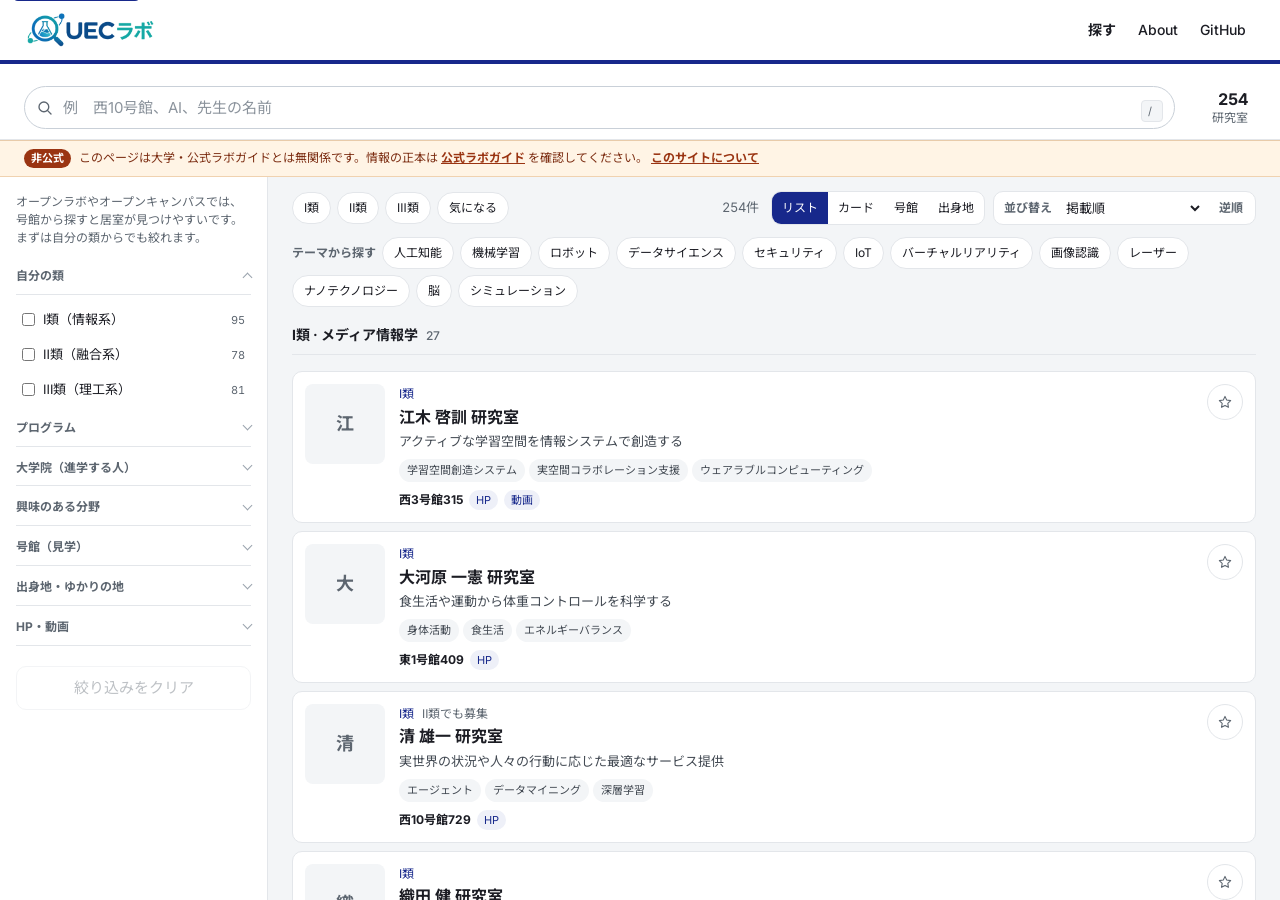
==== commit 5055c18a: "Keep the lab list readable as the window size changes. Stop the toolbar from covering theme chips on" ====
--- a/web/index.html
+++ b/web/index.html
@@ -51,7 +51,6 @@
       <nav class="site-nav" aria-label="サイト">
         <a class="site-logo" href="index.html" aria-label="UEC ラボ ホーム">
           <img class="site-logo-img" src="logo.png" alt="UEC ラボ" width="873" height="264" />
-          <span class="unofficial">非公式</span>
         </a>
         <ul class="site-menu">
           <li><a href="index.html" aria-current="page">探す</a></li>
--- a/web/styles.css
+++ b/web/styles.css
@@ -91,10 +91,6 @@
   object-fit: contain;
   object-position: left center;
 }
-.site-logo .unofficial {
-  margin-left: 2px;
-  flex: 0 0 auto;
-}
 .site-menu {
   display: flex;
   align-items: center;
@@ -139,9 +135,17 @@
 }
 .top .search {
   grid-column: 1;
-  padding: 8px 0 10px;
-}
-.top .top-stats { grid-column: 2; }
+  grid-row: 2;
+  align-self: stretch;
+  display: flex;
+  align-items: center;
+  padding: 10px 0;
+}
+.top .top-stats {
+  grid-column: 2;
+  grid-row: 2;
+  align-self: stretch;
+}
 .brand { min-width: 0; }
 .eyebrow {
   margin: 0 0 2px;
@@ -169,22 +173,10 @@
   text-decoration: none;
 }
 .lede a:hover { text-decoration: underline; }
-.unofficial {
-  display: inline-block;
-  margin-left: 8px;
-  padding: 2px 8px;
-  border-radius: 999px;
-  background: #fff4e5;
-  color: #9a3412;
-  font-size: 11px;
-  font-weight: 700;
-  letter-spacing: 0.04em;
-  vertical-align: middle;
-  line-height: 1.4;
-}
 .site-notice {
   display: flex;
   align-items: flex-start;
+  flex-wrap: wrap;
   gap: 8px;
   flex: 0 0 auto;
   margin: 0;
@@ -211,7 +203,7 @@
 .site-notice .notice-long,
 .site-notice .notice-short {
   min-width: 0;
-  flex: 1 1 auto;
+  flex: 1 1 8rem;
 }
 .site-notice a {
   color: #9a3412;
@@ -285,8 +277,10 @@
 .search-icon {
   position: absolute;
   left: 12px;
+  top: 50%;
   width: 18px;
   height: 18px;
+  margin-top: -9px;
   color: var(--muted);
   pointer-events: none;
 }
@@ -309,6 +303,8 @@
 .search-kbd {
   position: absolute;
   right: 12px;
+  top: 50%;
+  margin-top: -0.7em;
   min-width: 22px;
   padding: 1px 6px;
   border: 1px solid var(--line);
@@ -331,6 +327,8 @@
 .search-clear {
   position: absolute;
   right: 8px;
+  top: 50%;
+  transform: translateY(-50%);
   border: 0;
   background: transparent;
   color: var(--muted);
@@ -344,15 +342,15 @@
   display: flex;
   gap: 8px;
   white-space: nowrap;
-  align-self: center;
-  padding-bottom: 4px;
+  align-items: center;
+  padding: 10px 0;
   min-width: 0;
   flex-shrink: 1;
 }
 .stat {
   border: 0;
   background: transparent;
-  padding: 0;
+  padding: 2px 8px;
   text-align: right;
   cursor: default;
   color: var(--muted);
@@ -361,6 +359,7 @@
   display: flex;
   flex-direction: column;
   align-items: flex-end;
+  justify-content: center;
   min-width: 4.75em;
 }
 .stat b {
@@ -441,6 +440,8 @@
   font-size: 12px;
   cursor: pointer;
   border-radius: 999px;
+  flex: 0 0 auto;
+  max-width: 100%;
 }
 .chip.on,
 .check:has(input:checked) {
@@ -519,6 +520,7 @@
   gap: 8px;
   align-items: center;
   margin-left: auto;
+  min-width: 0;
 }
 .seg {
   display: inline-flex;
@@ -527,6 +529,8 @@
   border-radius: var(--radius);
   overflow: hidden;
   margin-left: 4px;
+  flex: 0 0 auto;
+  min-width: 0;
 }
 .seg button {
   border: 0;
@@ -534,6 +538,7 @@
   padding: 6px 10px;
   cursor: pointer;
   font-size: 12px;
+  white-space: nowrap;
 }
 .seg button.on {
   background: var(--accent);
@@ -598,12 +603,15 @@
   gap: 6px;
   align-items: center;
   margin: 0 0 12px;
+  min-width: 0;
+  max-width: 100%;
 }
 .interest[hidden] { display: none; }
 .interest .label {
   font-size: 12px;
   color: var(--muted);
   font-weight: 700;
+  flex: 0 0 auto;
 }
 .view-hint {
   margin: 0 0 12px;
@@ -617,11 +625,13 @@
   gap: 6px;
   align-items: center;
   margin: 0 0 12px;
+  min-width: 0;
+  max-width: 100%;
 }
 .active-filters[hidden] { display: none; }
 .active-filters .chip { padding-right: 8px; }
 .active-filters .chip .x { margin-left: 4px; opacity: 0.6; }
-.results.list { display: grid; gap: 8px; }
+.results.list { display: grid; gap: 8px; min-width: 0; }
 .results.cards {
   display: grid;
   grid-template-columns: repeat(auto-fill, minmax(min(250px, 100%), 1fr));
@@ -713,7 +723,7 @@
   width: 100%;
   height: 148px;
 }
-.meta { min-width: 0; overflow-wrap: anywhere; }
+.meta { min-width: 0; max-width: 100%; overflow-wrap: anywhere; }
 .kicker {
   display: flex;
   flex-wrap: wrap;
@@ -728,6 +738,7 @@
   font-size: 16px;
   font-weight: 700;
   line-height: 1.4;
+  max-width: 100%;
   overflow-wrap: anywhere;
   word-break: keep-all;
 }
@@ -736,6 +747,7 @@
   font-size: 13px;
   color: #434a53;
   line-height: 1.5;
+  max-width: 100%;
   overflow-wrap: anywhere;
   word-break: keep-all;
 }
@@ -947,6 +959,7 @@
   font-weight: 700;
   margin: 0 0 6px;
   line-height: 1.35;
+  max-width: 100%;
   overflow-wrap: anywhere;
   word-break: keep-all;
 }
@@ -955,6 +968,7 @@
   margin: 0;
   color: #434a53;
   line-height: 1.55;
+  max-width: 100%;
   overflow-wrap: anywhere;
   word-break: keep-all;
 }
@@ -1027,7 +1041,7 @@
   font-size: 13px;
 }
 
-.group-chips { display: flex; flex-wrap: wrap; gap: 6px; }
+.group-chips { display: flex; flex-wrap: wrap; gap: 6px; min-width: 0; }
 .filter-toggle {
   display: none;
   border: 1px solid var(--line);
@@ -1126,9 +1140,10 @@
   .search { min-width: 0; }
   .search input {
     font-size: 16px;
-    padding: 12px 64px 12px 38px;
+    padding: 12px 16px 12px 38px;
     min-height: 44px;
   }
+  .search:has(.search-clear:not([hidden])) input { padding-right: 64px; }
   .search-clear {
     min-width: 44px;
     min-height: 44px;
@@ -1140,9 +1155,18 @@
   }
   .main {
     padding: 0 16px calc(48px + var(--safe-bottom));
-    overflow-x: clip;
+    overflow: visible;
   }
   .toolbar { top: var(--top-h, 0px); }
+  .site-foot {
+    grid-template-columns: minmax(0, 1.3fr) minmax(0, 1fr);
+  }
+  .foot-navs {
+    display: grid;
+    grid-template-columns: 1fr 1fr;
+    gap: 16px 24px;
+    align-items: start;
+  }
   .filters {
     display: none;
     position: fixed;
@@ -1190,18 +1214,28 @@
     min-height: 40px;
     padding: 8px 14px;
     font-weight: 700;
+    flex: 0 0 auto;
   }
   .card { grid-template-columns: 64px minmax(0, 1fr) auto; gap: 12px; }
   .thumb, .thumb-ph { width: 64px; height: 64px; }
-  .toolbar .count { margin-left: 0; }
+  .toolbar .count {
+    margin-left: 0;
+    flex: 0 0 auto;
+    white-space: nowrap;
+  }
+  .group-chips {
+    flex: 1 1 auto;
+    min-width: 0;
+  }
   .toolbar-end {
+    flex: 1 1 100%;
     width: 100%;
     margin-left: 0;
-    justify-content: flex-end;
+    justify-content: flex-start;
     min-width: 0;
   }
-  .seg { min-width: 0; }
-  .group-chips { min-width: 0; }
+  .seg { flex: 0 0 auto; min-width: 0; }
+  .sort-field { flex: 0 0 auto; }
   .search-kbd { display: none; }
   .links a,
   .links button.plain {
@@ -1213,6 +1247,16 @@
   .detail .close {
     min-height: 40px;
     padding: 8px 16px;
+  }
+  body.doc .site-nav {
+    padding: 0 16px;
+    padding-top: var(--safe-top);
+  }
+  body.doc .site-notice { padding: 8px 16px; }
+  .doc-main { padding-left: 16px; padding-right: 16px; }
+  body.doc > .site-foot {
+    padding-left: 16px;
+    padding-right: 16px;
   }
 }
 
@@ -1246,7 +1290,6 @@
   .site-menu .nav-extra { display: none; }
   .site-menu a { padding: 8px 8px; font-size: 13px; }
   .top-stats { display: none; }
-  .unofficial { margin-left: 4px; font-size: 10px; padding: 1px 6px; }
   .top .search {
     min-width: 0;
     margin: 0 -12px;
@@ -1280,7 +1323,7 @@
   }
   .main {
     padding: 0 12px calc(32px + var(--safe-bottom));
-    overflow-x: clip;
+    overflow: visible;
   }
   .toolbar {
     position: static;
@@ -1314,21 +1357,15 @@
   .interest,
   .active-filters {
     display: flex;
-    flex-wrap: nowrap;
+    flex-wrap: wrap;
     gap: 6px;
-    overflow-x: auto;
-    overflow-y: hidden;
-    -webkit-overflow-scrolling: touch;
-    overscroll-behavior-x: contain;
-    scrollbar-width: none;
+    overflow: visible;
     min-width: 0;
   }
-  .group-chips::-webkit-scrollbar,
-  .interest::-webkit-scrollbar,
-  .active-filters::-webkit-scrollbar { display: none; }
   .group-chips {
     grid-column: 1 / -1;
     grid-row: 2;
+    flex: none;
   }
   .group-chips .chip,
   .interest .chip,
@@ -1391,8 +1428,8 @@
     overflow-wrap: anywhere;
   }
   .interest {
-    margin: 0 -12px 8px;
-    padding: 0 12px;
+    margin: 0 0 8px;
+    padding: 0;
   }
   .interest .label {
     display: flex;
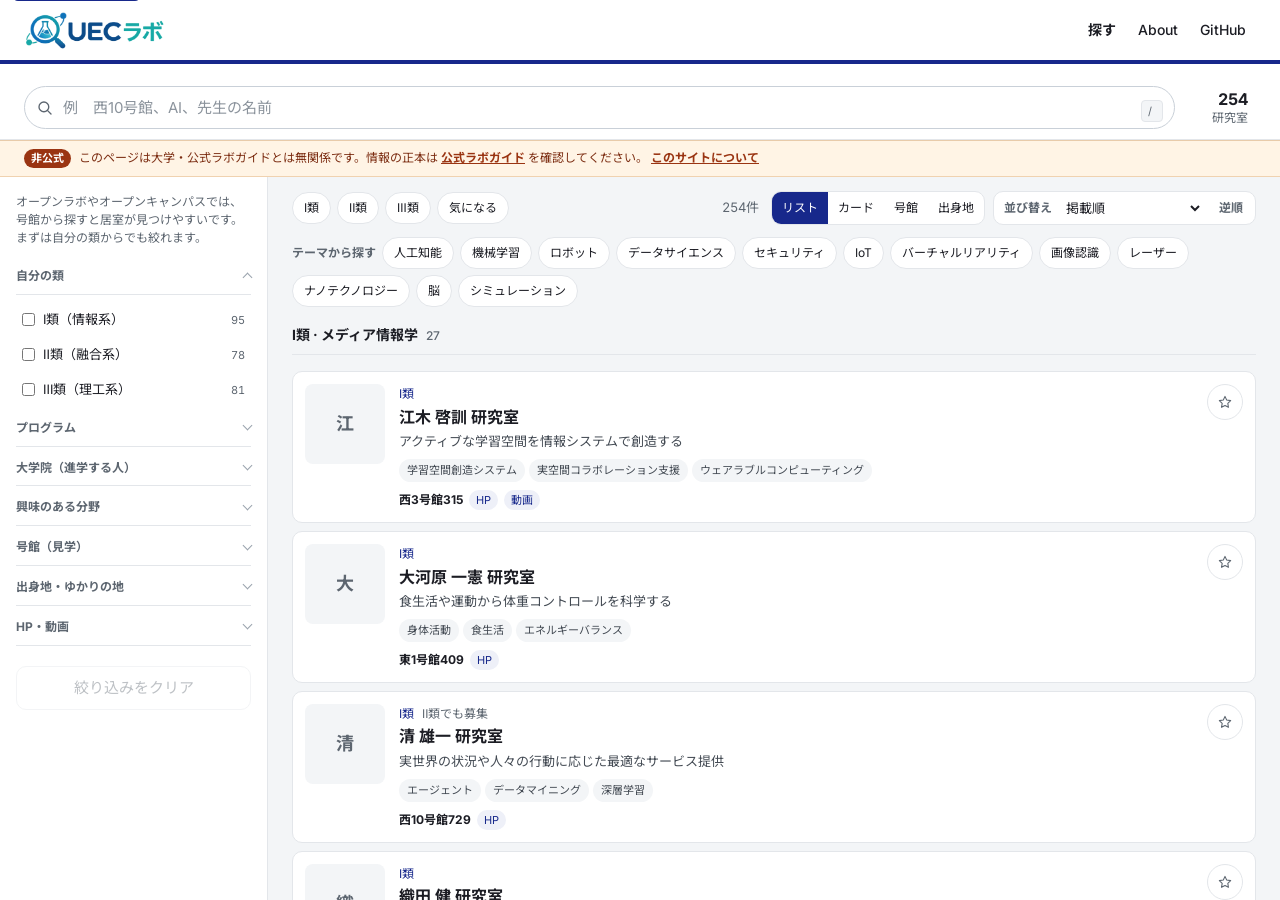
==== commit 6eacac31: "Use the same social preview on About as the lab finder. Co-authored-by: Cursor <cursoragent@cursor.c" ====
--- a/web/index.html
+++ b/web/index.html
@@ -7,15 +7,15 @@
     <meta name="theme-color" content="#17288B" />
     <title>UEC ラボ（非公式）</title>
     <link rel="canonical" href="https://shiori-02-14.github.io/ueclab/" />
-    <link rel="icon" href="favicon.png" type="image/png" />
-    <link rel="apple-touch-icon" href="apple-touch-icon.png" />
+    <link rel="icon" href="assets/favicon.png" type="image/png" />
+    <link rel="apple-touch-icon" href="assets/apple-touch-icon.png" />
     <meta property="og:site_name" content="UEC ラボ" />
     <meta property="og:title" content="UEC ラボ（非公式）" />
     <meta property="og:description" content="オープンラボやオープンキャンパスで、電気通信大学の研究室の居室を探しやすくする非公式サイトです。大学公式ではありません。正本は公式ラボガイドを確認してください。" />
     <meta property="og:url" content="https://shiori-02-14.github.io/ueclab/" />
     <meta property="og:type" content="website" />
     <meta property="og:locale" content="ja_JP" />
-    <meta property="og:image" content="https://shiori-02-14.github.io/ueclab/og.png" />
+    <meta property="og:image" content="https://shiori-02-14.github.io/ueclab/assets/og.png?v=2" />
     <meta property="og:image:alt" content="UEC ラボ — オープンラボで研究室の居室を探す非公式ブラウザ" />
     <meta property="og:image:type" content="image/png" />
     <meta property="og:image:width" content="1200" />
@@ -23,7 +23,7 @@
     <meta name="twitter:card" content="summary_large_image" />
     <meta name="twitter:title" content="UEC ラボ（非公式）" />
     <meta name="twitter:description" content="オープンラボやオープンキャンパスで、電気通信大学の研究室の居室を探しやすくする非公式サイトです。大学公式ではありません。" />
-    <meta name="twitter:image" content="https://shiori-02-14.github.io/ueclab/og.png" />
+    <meta name="twitter:image" content="https://shiori-02-14.github.io/ueclab/assets/og.png?v=2" />
     <meta name="twitter:image:alt" content="UEC ラボ — オープンラボで研究室の居室を探す非公式ブラウザ" />
     <script type="application/ld+json">
       {
@@ -42,7 +42,7 @@
       href="https://fonts.googleapis.com/css2?family=Inter:wght@400;500;700;800&family=Noto+Sans+JP:wght@400;500;700&display=swap"
       rel="stylesheet"
     />
-    <link rel="stylesheet" href="styles.css" />
+    <link rel="stylesheet" href="css/styles.css" />
   </head>
   <body>
     <a class="skip" href="#results">一覧へスキップ</a>
@@ -50,7 +50,7 @@
     <header class="top">
       <nav class="site-nav" aria-label="サイト">
         <a class="site-logo" href="index.html" aria-label="UEC ラボ ホーム">
-          <img class="site-logo-img" src="logo.png" alt="UEC ラボ" width="873" height="264" />
+          <img class="site-logo-img" src="assets/logo.png" alt="UEC ラボ" width="852" height="242" />
         </a>
         <ul class="site-menu">
           <li><a href="index.html" aria-current="page">探す</a></li>
@@ -104,7 +104,7 @@
         <footer class="site-foot">
           <div class="foot-brand">
             <a class="site-logo" href="index.html" aria-label="UEC ラボ ホーム">
-              <img class="site-logo-img" src="logo.png" alt="UEC ラボ" width="873" height="264" />
+              <img class="site-logo-img" src="assets/logo.png" alt="UEC ラボ" width="852" height="242" />
             </a>
             <p>
               <a href="https://shiori-02-14.github.io/Homepage/works.html" target="_blank" rel="noopener noreferrer">しおり🔖</a>
@@ -137,7 +137,7 @@
       <article class="detail" id="detail" role="dialog" aria-modal="true" aria-labelledby="detail-title"></article>
     </div>
 
-    <script src="labs-data.js"></script>
-    <script src="app.js"></script>
+    <script src="js/labs-data.js"></script>
+    <script src="js/app.js"></script>
   </body>
 </html>
--- a/web/css/styles.css
+++ b/web/css/styles.css
@@ -0,0 +1,1774 @@
+:root {
+  --ink: #1c1d24;
+  --muted: #5d6670;
+  --line: #e3e6ea;
+  --bg: #f3f5f7;
+  --card: #ffffff;
+  --accent: #17288b;
+  --accent-2: #00afdd;
+  --accent-soft: #eef0f8;
+  --fav: #b45309;
+  --fav-soft: #fff7ed;
+  --ok: #1f6b3a;
+  --side: 268px;
+  --detail: min(440px, 100vw);
+  --font: Inter, "Noto Sans JP", "Hiragino Sans", "Hiragino Kaku Gothic ProN", "Yu Gothic", Meiryo, sans-serif;
+  --radius: 10px;
+  --shadow: 0 8px 24px rgba(26, 31, 38, 0.08);
+  --safe-top: env(safe-area-inset-top, 0px);
+  --safe-bottom: env(safe-area-inset-bottom, 0px);
+  --top-h: 0px;
+}
+
+* { box-sizing: border-box; }
+html, body { margin: 0; height: 100%; }
+html {
+  max-width: 100%;
+}
+body {
+  font-family: var(--font);
+  color: var(--ink);
+  background: var(--bg);
+  line-height: 1.65;
+  font-size: 15px;
+  -webkit-font-smoothing: antialiased;
+  display: flex;
+  flex-direction: column;
+  overflow: hidden;
+  overflow-x: clip;
+  max-width: 100%;
+  min-width: 0;
+}
+button, input, select, textarea { font: inherit; color: inherit; }
+button { appearance: none; }
+button, a, input, select, summary, .card, .tag, .chip {
+  touch-action: manipulation;
+}
+a { color: var(--accent); }
+img { max-width: 100%; display: block; }
+.sr { position: absolute; width: 1px; height: 1px; overflow: hidden; clip: rect(0 0 0 0); }
+.skip {
+  position: absolute;
+  left: 12px;
+  top: -40px;
+  z-index: 50;
+  background: var(--accent);
+  color: #fff;
+  padding: 8px 12px;
+  border-radius: 6px;
+  text-decoration: none;
+}
+.skip:focus { top: 12px; }
+
+.site-nav {
+  position: sticky;
+  top: 0;
+  z-index: 50;
+  display: flex;
+  align-items: center;
+  justify-content: space-between;
+  gap: 16px;
+  min-height: 64px;
+  min-width: 0;
+  background: #fff;
+  border-bottom: 4px solid var(--accent);
+}
+.site-logo {
+  display: flex;
+  align-items: center;
+  gap: 8px;
+  min-width: 0;
+  flex: 1 1 auto;
+  color: inherit;
+  text-decoration: none;
+}
+.site-logo-img {
+  height: 40px;
+  width: auto;
+  max-width: min(220px, calc(100vw - 168px));
+  flex: 0 1 auto;
+  display: block;
+  object-fit: contain;
+  object-position: left center;
+}
+.site-menu {
+  display: flex;
+  align-items: center;
+  gap: 2px;
+  list-style: none;
+  margin: 0;
+  padding: 0;
+  flex: 0 0 auto;
+}
+.site-menu a {
+  display: block;
+  color: var(--ink);
+  text-decoration: none;
+  font-size: 14px;
+  font-weight: 500;
+  padding: 8px 10px;
+  border-radius: 6px;
+}
+.site-menu a:hover { background: var(--accent-soft); }
+.site-menu a[aria-current="page"] { font-weight: 700; }
+
+.top {
+  position: sticky;
+  top: 0;
+  flex: 0 0 auto;
+  z-index: 20;
+  display: grid;
+  grid-template-columns: minmax(0, 1fr) auto;
+  gap: 12px 24px;
+  align-items: center;
+  padding: 0 24px 0;
+  background: var(--card);
+  border-bottom: 1px solid var(--line);
+  box-shadow: 0 1px 0 rgba(26, 31, 38, 0.04);
+}
+.top .site-nav {
+  position: relative;
+  z-index: auto;
+  grid-column: 1 / -1;
+  margin: 0 -24px;
+  padding: 0 24px;
+}
+.top .search {
+  grid-column: 1;
+  grid-row: 2;
+  align-self: stretch;
+  display: flex;
+  align-items: center;
+  padding: 10px 0;
+}
+.top .top-stats {
+  grid-column: 2;
+  grid-row: 2;
+  align-self: stretch;
+}
+.brand { min-width: 0; }
+.eyebrow {
+  margin: 0 0 2px;
+  font-size: 11px;
+  font-weight: 600;
+  letter-spacing: 0.04em;
+  color: var(--muted);
+}
+.top h1 {
+  margin: 0;
+  font-size: 22px;
+  font-weight: 700;
+  line-height: 1.2;
+  letter-spacing: -0.03em;
+}
+.lede {
+  margin: 2px 0 0;
+  font-size: 12px;
+  color: var(--muted);
+  font-weight: 500;
+}
+.lede a {
+  color: var(--accent);
+  font-weight: 700;
+  text-decoration: none;
+}
+.lede a:hover { text-decoration: underline; }
+.site-notice {
+  display: flex;
+  align-items: flex-start;
+  flex-wrap: wrap;
+  gap: 8px;
+  flex: 0 0 auto;
+  margin: 0;
+  padding: 8px 24px;
+  background: #fff4e5;
+  color: #7c2d12;
+  font-size: 12px;
+  line-height: 1.55;
+  border-top: 1px solid #f0d2b0;
+  border-bottom: 1px solid #f0d2b0;
+  min-width: 0;
+}
+.site-notice strong {
+  display: inline-block;
+  flex: 0 0 auto;
+  margin-right: 0;
+  padding: 1px 7px;
+  border-radius: 999px;
+  background: #9a3412;
+  color: #fff;
+  font-size: 11px;
+  font-weight: 700;
+}
+.site-notice .notice-long,
+.site-notice .notice-short {
+  min-width: 0;
+  flex: 1 1 8rem;
+}
+.site-notice a {
+  color: #9a3412;
+  font-weight: 700;
+  white-space: nowrap;
+}
+.notice-short { display: none; }
+.site-foot {
+  display: grid;
+  grid-template-columns: minmax(0, 1.5fr) repeat(2, minmax(0, 1fr));
+  gap: 20px 32px;
+  margin: 32px 0 8px;
+  padding: 28px 0 12px;
+  border-top: 1px solid var(--line);
+  font-size: 14px;
+  color: var(--ink);
+  line-height: 1.55;
+  letter-spacing: 0;
+}
+.site-foot p { margin: 6px 0 0; color: var(--muted); font-size: 13px; }
+.site-foot a {
+  color: var(--ink);
+  font-weight: 500;
+  text-decoration: none;
+}
+.site-foot a:hover { text-decoration: underline; color: var(--accent); }
+.foot-brand {
+  display: flex;
+  flex-direction: column;
+  align-items: flex-start;
+  gap: 0;
+  min-width: 0;
+}
+.foot-brand .site-logo { margin-bottom: 2px; flex: 0 0 auto; }
+.foot-brand .site-logo-img { height: 36px; max-width: 200px; }
+.foot-navs { display: contents; }
+.site-foot .foot-title {
+  margin: 0 0 8px;
+  padding: 0;
+  border: 0;
+  font-size: 12px;
+  font-weight: 700;
+  letter-spacing: 0.02em;
+  line-height: 1.4;
+  color: var(--muted);
+}
+.site-foot nav {
+  display: flex;
+  flex-direction: column;
+  align-items: flex-start;
+  gap: 2px;
+  min-width: 0;
+}
+.site-foot nav a {
+  padding: 3px 0;
+}
+.foot-meta {
+  grid-column: 1 / -1;
+  margin: 4px 0 0;
+  padding-top: 14px;
+  border-top: 1px solid var(--line);
+  font-size: 12px;
+  color: var(--muted);
+}
+.search {
+  position: relative;
+  min-width: 0;
+  display: flex;
+  align-items: center;
+}
+.search-icon {
+  position: absolute;
+  left: 12px;
+  top: 50%;
+  width: 18px;
+  height: 18px;
+  margin-top: -9px;
+  color: var(--muted);
+  pointer-events: none;
+}
+.search input {
+  width: 100%;
+  border: 1px solid #c9d0d8;
+  border-radius: 999px;
+  padding: 10px 88px 10px 38px;
+  background: #fff;
+  outline: none;
+  font-size: 15px;
+  line-height: 1.4;
+}
+.search input::-webkit-search-cancel-button { -webkit-appearance: none; }
+.search input::placeholder { color: #8b939c; }
+.search input:focus {
+  border-color: var(--accent);
+  box-shadow: 0 0 0 3px var(--accent-soft);
+}
+.search-kbd {
+  position: absolute;
+  right: 12px;
+  top: 50%;
+  margin-top: -0.7em;
+  min-width: 22px;
+  padding: 1px 6px;
+  border: 1px solid var(--line);
+  border-radius: 4px;
+  font-size: 11px;
+  color: var(--muted);
+  background: var(--bg);
+  font-family: inherit;
+}
+.search:focus-within .search-kbd,
+.search:has(.search-clear:not([hidden])) .search-kbd { display: none; }
+button.linkish {
+  border: 0;
+  background: none;
+  padding: 0;
+  color: var(--accent);
+  cursor: pointer;
+  text-align: left;
+}
+.search-clear {
+  position: absolute;
+  right: 8px;
+  top: 50%;
+  transform: translateY(-50%);
+  border: 0;
+  background: transparent;
+  color: var(--muted);
+  padding: 6px 8px;
+  cursor: pointer;
+  font-size: 12px;
+  border-radius: 999px;
+}
+.search-clear:hover { background: var(--bg); color: var(--ink); }
+.top-stats {
+  display: flex;
+  gap: 8px;
+  white-space: nowrap;
+  align-items: center;
+  padding: 10px 0;
+  min-width: 0;
+  flex-shrink: 1;
+}
+.stat {
+  border: 0;
+  background: transparent;
+  padding: 2px 8px;
+  text-align: right;
+  cursor: default;
+  color: var(--muted);
+  font-size: 12px;
+  line-height: 1.3;
+  display: flex;
+  flex-direction: column;
+  align-items: flex-end;
+  justify-content: center;
+  min-width: 4.75em;
+}
+.stat b {
+  display: block;
+  color: var(--ink);
+  font-size: 16px;
+  font-weight: 700;
+  font-variant-numeric: tabular-nums;
+}
+.stat.btn { cursor: pointer; border-radius: 8px; padding: 2px 8px; }
+.stat.btn:hover,
+.stat.btn.on { background: var(--fav-soft); color: var(--fav); }
+.stat.btn.on b { color: var(--fav); }
+
+.shell {
+  flex: 1;
+  min-height: 0;
+  display: grid;
+  grid-template-columns: var(--side) minmax(0, 1fr);
+  overflow: hidden;
+}
+.filters {
+  border-right: 1px solid var(--line);
+  padding: 16px 16px 24px;
+  background: var(--card);
+  overflow: auto;
+  display: flex;
+  flex-direction: column;
+}
+.filters .hint {
+  margin: 0 0 8px;
+  font-size: 12px;
+  color: var(--muted);
+  line-height: 1.5;
+}
+.filter-block { margin: 0; }
+.filter-block summary {
+  cursor: pointer;
+  font-size: 12px;
+  color: var(--muted);
+  font-weight: 700;
+  list-style: none;
+  padding: 11px 0 8px;
+  border-bottom: 1px solid var(--line);
+  display: flex;
+  align-items: center;
+  gap: 8px;
+}
+.filter-block summary::-webkit-details-marker { display: none; }
+.filter-block summary::after {
+  content: "";
+  width: 6px;
+  height: 6px;
+  margin-left: auto;
+  border-right: 1.5px solid #9aa3ad;
+  border-bottom: 1.5px solid #9aa3ad;
+  transform: rotate(45deg);
+  translate: 0 -2px;
+}
+.filter-block[open] summary::after { transform: rotate(-135deg); translate: 0 2px; }
+.filter-block summary .n-sel {
+  color: var(--accent);
+  font-weight: 600;
+  margin-left: 0;
+}
+.filter-block .filter-list,
+.filter-block .chip-row {
+  margin-top: 8px;
+  max-height: 240px;
+  overflow: auto;
+}
+.chip-row { display: flex; flex-wrap: wrap; gap: 6px; }
+.chip,
+.check {
+  border: 1px solid var(--line);
+  background: var(--card);
+  padding: 5px 11px;
+  font-size: 12px;
+  cursor: pointer;
+  border-radius: 999px;
+  flex: 0 0 auto;
+  max-width: 100%;
+}
+.chip.on,
+.check:has(input:checked) {
+  background: var(--accent-soft);
+  color: var(--accent);
+  border-color: #c5c9e8;
+}
+.chip.fav.on {
+  background: var(--fav-soft);
+  color: var(--fav);
+  border-color: #f0d2b0;
+}
+.check { display: inline-flex; gap: 6px; align-items: center; }
+.check input { accent-color: var(--accent); }
+.filter-list { display: grid; gap: 1px; }
+.filter-list label {
+  display: grid;
+  grid-template-columns: auto minmax(0, 1fr) 2.2em;
+  gap: 8px;
+  align-items: center;
+  font-size: 13px;
+  cursor: pointer;
+  padding: 7px 6px;
+  border-radius: 6px;
+  min-height: 34px;
+}
+.filter-list label:hover { background: var(--bg); }
+.filter-list input { margin: 0; accent-color: var(--accent); }
+.filter-list label span:not(.n) {
+  min-width: 0;
+  line-height: 1.35;
+}
+.filter-list .n {
+  color: var(--muted);
+  font-size: 11px;
+  font-variant-numeric: tabular-nums;
+  text-align: right;
+}
+.filters .ghost {
+  width: 100%;
+  margin-top: 20px;
+  background: transparent;
+  border: 1px solid var(--line);
+  border-radius: var(--radius);
+  padding: 9px;
+  cursor: pointer;
+  color: var(--muted);
+}
+.filters .ghost:hover { background: var(--bg); color: var(--ink); }
+.filters .ghost:disabled { opacity: 0.4; cursor: default; }
+
+.main {
+  min-width: 0;
+  overflow: auto;
+  padding: 0 24px 48px;
+}
+.toolbar {
+  position: sticky;
+  top: 0;
+  z-index: 6;
+  display: flex;
+  flex-wrap: wrap;
+  gap: 8px 10px;
+  align-items: center;
+  padding: 14px 0 12px;
+  background: var(--bg);
+}
+.toolbar .count {
+  color: var(--muted);
+  font-size: 13px;
+  font-variant-numeric: tabular-nums;
+}
+.toolbar-end {
+  display: flex;
+  flex-wrap: wrap;
+  gap: 8px;
+  align-items: center;
+  margin-left: auto;
+  min-width: 0;
+}
+.seg {
+  display: inline-flex;
+  border: 1px solid var(--line);
+  background: var(--card);
+  border-radius: var(--radius);
+  overflow: hidden;
+  margin-left: 4px;
+  flex: 0 0 auto;
+  min-width: 0;
+}
+.seg button {
+  border: 0;
+  background: transparent;
+  padding: 6px 10px;
+  cursor: pointer;
+  font-size: 12px;
+  white-space: nowrap;
+}
+.seg button.on {
+  background: var(--accent);
+  color: #fff;
+}
+.seg button:focus-visible,
+.chip:focus-visible,
+.save-btn:focus-visible,
+.fav-btn:focus-visible,
+.close:focus-visible,
+.sort:focus-visible,
+.sort-dir:focus-visible {
+  outline: 2px solid var(--accent);
+  outline-offset: 2px;
+}
+select.sort {
+  border: 0;
+  background: transparent;
+  padding: 7px 2px;
+  font-size: 13px;
+  min-width: 0;
+  max-width: 16em;
+  width: 11em;
+}
+.sort-field {
+  display: inline-flex;
+  align-items: center;
+  gap: 2px 8px;
+  background: var(--card);
+  border: 1px solid var(--line);
+  border-radius: var(--radius);
+  padding: 0 4px 0 10px;
+  min-height: 34px;
+  min-width: 0;
+  flex-shrink: 1;
+}
+.sort-label {
+  font-size: 12px;
+  font-weight: 700;
+  color: var(--muted);
+  white-space: nowrap;
+}
+.sort-dir {
+  border: 0;
+  background: transparent;
+  color: var(--muted);
+  padding: 6px 8px;
+  cursor: pointer;
+  font-size: 12px;
+  font-weight: 700;
+  border-radius: 6px;
+  white-space: nowrap;
+}
+.sort-dir:hover { background: var(--bg); color: var(--ink); }
+.sort-dir.on {
+  background: var(--accent-soft);
+  color: var(--accent);
+}
+.interest {
+  display: flex;
+  flex-wrap: wrap;
+  gap: 6px;
+  align-items: center;
+  margin: 0 0 12px;
+  min-width: 0;
+  max-width: 100%;
+}
+.interest[hidden] { display: none; }
+.interest .label {
+  font-size: 12px;
+  color: var(--muted);
+  font-weight: 700;
+  flex: 0 0 auto;
+}
+.view-hint {
+  margin: 0 0 12px;
+  font-size: 12px;
+  color: var(--muted);
+}
+.view-hint[hidden] { display: none; }
+.active-filters {
+  display: flex;
+  flex-wrap: wrap;
+  gap: 6px;
+  align-items: center;
+  margin: 0 0 12px;
+  min-width: 0;
+  max-width: 100%;
+}
+.active-filters[hidden] { display: none; }
+.active-filters .chip { padding-right: 8px; }
+.active-filters .chip .x { margin-left: 4px; opacity: 0.6; }
+.results.list { display: grid; gap: 8px; min-width: 0; }
+.results.cards {
+  display: grid;
+  grid-template-columns: repeat(auto-fill, minmax(min(250px, 100%), 1fr));
+  gap: 12px;
+}
+.group-h {
+  grid-column: 1 / -1;
+  margin: 22px 0 8px;
+  font-size: 14px;
+  font-weight: 700;
+  color: var(--ink);
+  padding-bottom: 8px;
+  border-bottom: 1px solid var(--line);
+  display: flex;
+  align-items: baseline;
+  gap: 8px;
+}
+.group-h:first-child { margin-top: 4px; }
+.group-h .n {
+  font-weight: 500;
+  color: var(--muted);
+  font-size: 12px;
+}
+
+.card {
+  display: grid;
+  grid-template-columns: 80px minmax(0, 1fr) auto;
+  gap: 14px;
+  padding: 12px;
+  background: var(--card);
+  border: 1px solid var(--line);
+  border-radius: var(--radius);
+  cursor: pointer;
+  text-align: left;
+  width: 100%;
+  align-items: start;
+  scroll-margin-top: 64px;
+  position: relative;
+}
+.results.cards .card {
+  grid-template-columns: 1fr;
+  min-height: 0;
+  padding: 0 0 14px;
+  overflow: hidden;
+}
+.results.cards .card .thumb,
+.results.cards .card .thumb-ph { border-radius: 0; }
+.results.cards .meta { padding: 0 14px; }
+.results.cards .save-btn {
+  position: absolute;
+  top: 10px;
+  right: 10px;
+  background: rgba(255, 255, 255, 0.94);
+  box-shadow: 0 1px 4px rgba(26, 31, 38, 0.12);
+}
+.card:hover {
+  border-color: #c5d4e8;
+  box-shadow: var(--shadow);
+}
+.card.active {
+  border-color: var(--accent);
+  box-shadow: 0 0 0 1px var(--accent);
+}
+.card:active {
+  background: #f7f9fb;
+}
+.card:focus-visible {
+  outline: 2px solid var(--accent);
+  outline-offset: 2px;
+}
+.thumb,
+.thumb-ph {
+  width: 80px;
+  height: 80px;
+  object-fit: cover;
+  object-position: top center;
+  background: var(--bg);
+  border-radius: 8px;
+}
+.thumb-ph {
+  display: grid;
+  place-items: center;
+  color: var(--muted);
+  font-weight: 700;
+  font-size: 18px;
+}
+.results.cards .thumb,
+.results.cards .thumb-ph {
+  width: 100%;
+  height: 148px;
+}
+.meta { min-width: 0; max-width: 100%; overflow-wrap: anywhere; }
+.kicker {
+  display: flex;
+  flex-wrap: wrap;
+  gap: 8px;
+  font-size: 12px;
+  color: var(--muted);
+  margin-bottom: 2px;
+  min-width: 0;
+}
+.name {
+  margin: 0;
+  font-size: 16px;
+  font-weight: 700;
+  line-height: 1.4;
+  max-width: 100%;
+  overflow-wrap: anywhere;
+  word-break: keep-all;
+}
+.title {
+  margin: 4px 0 8px;
+  font-size: 13px;
+  color: #434a53;
+  line-height: 1.5;
+  max-width: 100%;
+  overflow-wrap: anywhere;
+  word-break: keep-all;
+}
+.tags { display: flex; flex-wrap: wrap; gap: 4px; }
+.tag {
+  font-size: 11px;
+  padding: 2px 8px;
+  background: var(--bg);
+  color: #434a53;
+  border-radius: 999px;
+  border: 0;
+  cursor: pointer;
+}
+.tag:hover { background: var(--accent-soft); color: var(--accent); }
+.room {
+  display: flex;
+  flex-wrap: wrap;
+  gap: 6px;
+  align-items: center;
+  font-size: 12px;
+  color: var(--muted);
+  margin-top: 8px;
+}
+.room-id {
+  color: var(--ink);
+  font-weight: 700;
+}
+.badge {
+  font-size: 11px;
+  padding: 1px 7px;
+  border-radius: 999px;
+  background: var(--accent-soft);
+  color: var(--accent);
+}
+.save-btn {
+  flex-shrink: 0;
+  width: 36px;
+  height: 36px;
+  border: 1px solid var(--line);
+  background: var(--card);
+  cursor: pointer;
+  border-radius: 999px;
+  color: var(--muted);
+  display: grid;
+  place-items: center;
+  padding: 0;
+}
+.save-btn svg { width: 16px; height: 16px; }
+.save-btn:hover,
+.save-btn.on {
+  background: var(--fav-soft);
+  color: var(--fav);
+  border-color: #f0d2b0;
+}
+.save-btn.on svg,
+.save-btn.on svg path { fill: currentColor; }
+
+.detail-tools {
+  display: flex;
+  flex-wrap: wrap;
+  gap: 8px;
+  margin: 16px 0 8px;
+}
+.fav-btn {
+  border: 1px solid var(--line);
+  background: var(--card);
+  padding: 8px 14px;
+  cursor: pointer;
+  border-radius: 999px;
+  font-weight: 700;
+  font-size: 13px;
+}
+.fav-btn.on {
+  background: var(--fav-soft);
+  color: var(--fav);
+  border-color: #f0d2b0;
+}
+.memo {
+  width: 100%;
+  min-height: 90px;
+  padding: 10px 12px;
+  border: 1px solid var(--line);
+  background: var(--card);
+  resize: vertical;
+  border-radius: var(--radius);
+}
+.save-hint {
+  margin: 6px 0 0;
+  font-size: 12px;
+  color: var(--muted);
+}
+.save-hint a { font-weight: 700; }
+.g-Ⅰ { color: var(--accent); }
+.g-Ⅱ { color: #0f766e; }
+.g-Ⅲ { color: #b45309; }
+
+.empty {
+  padding: 72px 16px;
+  text-align: center;
+  color: var(--muted);
+}
+.empty p { margin: 0 0 16px; }
+.empty .ghost {
+  border: 1px solid var(--line);
+  background: var(--card);
+  padding: 8px 16px;
+  border-radius: 999px;
+  cursor: pointer;
+}
+.empty .ghost:hover { background: var(--accent-soft); color: var(--accent); }
+
+.detail-root[hidden] { display: none !important; }
+.detail-root {
+  position: fixed;
+  inset: 0;
+  z-index: 30;
+  display: grid;
+  grid-template-columns: 1fr var(--detail);
+}
+.detail-backdrop { background: rgba(26, 31, 38, 0.28); }
+.detail {
+  position: relative;
+  display: flex;
+  flex-direction: column;
+  background: var(--card);
+  overflow: hidden;
+  padding: 0;
+  border-left: 1px solid var(--line);
+  box-shadow: var(--shadow);
+  min-height: 0;
+}
+.detail-scroll {
+  flex: 1;
+  min-height: 0;
+  overflow: auto;
+  overscroll-behavior: contain;
+  -webkit-overflow-scrolling: touch;
+  padding-bottom: 20px;
+}
+.detail-foot {
+  flex: 0 0 auto;
+  display: grid;
+  grid-template-columns: 1fr;
+  gap: 8px;
+  padding: 10px 16px calc(10px + var(--safe-bottom));
+  border-top: 1px solid var(--line);
+  background: var(--card);
+  z-index: 3;
+}
+.detail-foot .fav-btn {
+  min-height: 44px;
+  width: 100%;
+}
+
+@media (min-width: 1101px) {
+  body.detail-open .top,
+  body.detail-open .shell {
+    margin-right: var(--detail);
+  }
+  body.detail-open .detail-root {
+    inset: 0 0 0 auto;
+    width: var(--detail);
+    grid-template-columns: minmax(0, 1fr);
+  }
+  body.detail-open .detail-backdrop { display: none; }
+}
+.detail-bar {
+  position: relative;
+  flex: 0 0 auto;
+  z-index: 2;
+  display: flex;
+  align-items: center;
+  justify-content: space-between;
+  gap: 12px;
+  padding: 10px 16px;
+  background: rgba(255, 255, 255, 0.92);
+  backdrop-filter: blur(8px);
+  border-bottom: 1px solid var(--line);
+}
+.detail-bar-name {
+  font-size: 13px;
+  font-weight: 700;
+  overflow: hidden;
+  text-overflow: ellipsis;
+  white-space: nowrap;
+}
+.detail .close {
+  flex-shrink: 0;
+  border: 1px solid var(--line);
+  background: var(--card);
+  padding: 6px 12px;
+  cursor: pointer;
+  border-radius: 999px;
+  font-size: 13px;
+  font-weight: 700;
+  color: var(--ink);
+}
+.detail-hero img.hero {
+  width: 100%;
+  height: 200px;
+  object-fit: cover;
+  object-position: top center;
+  background: #2a2e34;
+}
+.detail-hero-text { padding: 16px 20px 8px; }
+.detail-hero .kicker { margin-bottom: 6px; }
+.detail-hero h2 {
+  font-size: 24px;
+  font-weight: 700;
+  margin: 0 0 6px;
+  line-height: 1.35;
+  max-width: 100%;
+  overflow-wrap: anywhere;
+  word-break: keep-all;
+}
+.detail-hero .lead {
+  font-size: 15px;
+  margin: 0;
+  color: #434a53;
+  line-height: 1.55;
+  max-width: 100%;
+  overflow-wrap: anywhere;
+  word-break: keep-all;
+}
+.detail-room {
+  display: inline-block;
+  margin: 10px 0 0;
+  padding: 4px 10px;
+  border-radius: 999px;
+  background: var(--accent-soft);
+  color: var(--accent);
+  font-size: 13px;
+  font-weight: 700;
+  line-height: 1.4;
+}
+.detail-body { padding: 8px 20px 0; }
+.detail-sec { margin: 18px 0; }
+.detail-sec h3 {
+  margin: 0 0 8px;
+  font-size: 12px;
+  font-weight: 700;
+  color: var(--muted);
+  letter-spacing: 0.04em;
+}
+.body { font-size: 14px; margin: 0; }
+.kv {
+  display: grid;
+  grid-template-columns: max-content 1fr;
+  gap: 8px 16px;
+  font-size: 13px;
+  margin: 0;
+}
+.kv dt { color: var(--muted); white-space: nowrap; }
+.kv dd { margin: 0; overflow-wrap: anywhere; }
+.kv a { color: var(--accent); }
+.kv button.linkish { font-weight: 500; }
+.links { display: flex; flex-wrap: wrap; gap: 8px; }
+.links a,
+.links button.plain {
+  display: inline-block;
+  max-width: 100%;
+  padding: 6px 12px;
+  border: 1px solid var(--line);
+  border-radius: 999px;
+  text-decoration: none;
+  color: var(--accent);
+
+  background: var(--card);
+  cursor: pointer;
+  font-size: 13px;
+}
+.links a:hover { background: var(--accent-soft); }
+.msg {
+  background: var(--accent-soft);
+  padding: 12px 14px;
+  font-size: 13px;
+  margin: 0;
+  border-radius: var(--radius);
+  color: #27466e;
+  line-height: 1.65;
+}
+.links a.primary {
+  background: var(--accent);
+  color: #fff;
+  border-color: var(--accent);
+}
+.links a.primary:hover { background: #163d73; color: #fff; }
+.extra-note {
+  margin: 0;
+  color: var(--muted);
+  font-size: 13px;
+}
+
+.group-chips { display: flex; flex-wrap: wrap; gap: 6px; min-width: 0; }
+.filter-toggle {
+  display: none;
+  border: 1px solid var(--line);
+  background: var(--card);
+  padding: 6px 10px;
+  cursor: pointer;
+  font-size: 12px;
+  border-radius: 999px;
+}
+.filter-toggle.on {
+  background: var(--accent-soft);
+  color: var(--accent);
+  border-color: #c5d4e8;
+}
+.filter-scrim {
+  display: none;
+  position: fixed;
+  inset: 0;
+  z-index: 22;
+  border: 0;
+  background: rgba(26, 31, 38, 0.32);
+  color: transparent;
+  cursor: pointer;
+}
+.filters-head {
+  display: none;
+  position: sticky;
+  top: 0;
+  z-index: 1;
+  background: var(--card);
+  grid-template-columns: 1fr auto;
+  align-items: center;
+  gap: 8px;
+  padding: 4px 0 12px;
+  margin: 0 0 4px;
+  border-bottom: 1px solid var(--line);
+}
+.filters-handle {
+  grid-column: 1 / -1;
+  width: 36px;
+  height: 4px;
+  margin: 4px auto 8px;
+  background: #d5dbe2;
+  border-radius: 999px;
+}
+.filters-title {
+  margin: 0;
+  font-size: 16px;
+  font-weight: 700;
+}
+.filters-done {
+  border: 0;
+  background: var(--accent);
+  color: #fff;
+  font-weight: 700;
+  padding: 8px 16px;
+  min-height: 40px;
+  border-radius: 999px;
+  cursor: pointer;
+}
+
+@media (hover: none) {
+  .card:hover {
+    border-color: var(--line);
+    box-shadow: none;
+  }
+  .card.active:hover {
+    border-color: var(--accent);
+    box-shadow: 0 0 0 1px var(--accent);
+  }
+}
+
+@media (max-width: 1100px) {
+  html, body { height: auto; }
+  body {
+    overflow-x: clip;
+    overflow-y: auto;
+  }
+  .top {
+    position: sticky;
+    top: 0;
+    grid-template-columns: minmax(0, 1fr) auto;
+    gap: 10px 12px;
+    padding: 0 16px 0;
+  }
+  .top .site-nav {
+    margin: 0 -16px;
+    padding: 0 16px;
+    padding-top: var(--safe-top);
+    min-height: calc(56px + var(--safe-top));
+  }
+  .site-notice {
+    margin: 0;
+    padding: 8px 16px;
+  }
+  .search { min-width: 0; }
+  .search input {
+    font-size: 16px;
+    padding: 12px 16px 12px 38px;
+    min-height: 44px;
+  }
+  .search:has(.search-clear:not([hidden])) input { padding-right: 64px; }
+  .search-clear {
+    min-width: 44px;
+    min-height: 44px;
+  }
+  .top h1 { font-size: 20px; }
+  .shell {
+    display: block;
+    overflow: visible;
+  }
+  .main {
+    padding: 0 16px calc(48px + var(--safe-bottom));
+    overflow: visible;
+  }
+  .toolbar { top: var(--top-h, 0px); }
+  .site-foot {
+    grid-template-columns: minmax(0, 1.3fr) minmax(0, 1fr);
+  }
+  .foot-navs {
+    display: grid;
+    grid-template-columns: 1fr 1fr;
+    gap: 16px 24px;
+    align-items: start;
+  }
+  .filters {
+    display: none;
+    position: fixed;
+    z-index: 24;
+    top: 0;
+    left: 0;
+    bottom: 0;
+    width: min(320px, 88vw);
+    max-height: none;
+    padding: calc(12px + var(--safe-top)) 16px calc(16px + var(--safe-bottom));
+    box-shadow: var(--shadow);
+    overscroll-behavior: contain;
+  }
+  .filters-head { display: grid; }
+  .filters-handle { display: none; }
+  body.filters-open,
+  body.detail-open {
+    overflow: hidden;
+    height: 100%;
+    height: 100dvh;
+  }
+  body.filters-open .filters { display: flex; }
+  body.filters-open .filter-scrim { display: block; }
+  .detail-root {
+    display: block;
+  }
+  .detail-backdrop { display: none; }
+  .detail {
+    position: fixed;
+    inset: 0;
+    width: auto;
+    height: 100%;
+    height: 100dvh;
+    border: 0;
+    border-radius: 0;
+    box-shadow: none;
+    display: flex;
+    flex-direction: column;
+    overflow: hidden;
+  }
+  .detail-bar { padding-top: calc(10px + var(--safe-top)); }
+  .filter-toggle {
+    display: inline-flex;
+    align-items: center;
+    min-height: 40px;
+    padding: 8px 14px;
+    font-weight: 700;
+    flex: 0 0 auto;
+  }
+  .card { grid-template-columns: 64px minmax(0, 1fr) auto; gap: 12px; }
+  .thumb, .thumb-ph { width: 64px; height: 64px; }
+  .toolbar .count {
+    margin-left: 0;
+    flex: 0 0 auto;
+    white-space: nowrap;
+  }
+  .group-chips {
+    flex: 1 1 auto;
+    min-width: 0;
+  }
+  .toolbar-end {
+    flex: 1 1 100%;
+    width: 100%;
+    margin-left: 0;
+    justify-content: flex-start;
+    min-width: 0;
+  }
+  .seg { flex: 0 0 auto; min-width: 0; }
+  .sort-field { flex: 0 0 auto; }
+  .search-kbd { display: none; }
+  .links a,
+  .links button.plain {
+    min-height: 40px;
+    display: inline-flex;
+    align-items: center;
+    padding: 8px 14px;
+  }
+  .detail .close {
+    min-height: 40px;
+    padding: 8px 16px;
+  }
+  body.doc .site-nav {
+    padding: 0 16px;
+    padding-top: var(--safe-top);
+  }
+  body.doc .site-notice { padding: 8px 16px; }
+  .doc-main { padding-left: 16px; padding-right: 16px; }
+  body.doc > .site-foot {
+    padding-left: 16px;
+    padding-right: 16px;
+  }
+}
+
+@media (max-width: 720px) {
+  .notice-long { display: none; }
+  .notice-short { display: block; }
+  .top {
+    display: grid;
+    grid-template-columns: minmax(0, 1fr);
+    gap: 0;
+    padding: 0 12px 0;
+    position: sticky;
+    top: 0;
+    z-index: 22;
+    min-width: 0;
+  }
+  .top .site-nav {
+    position: relative;
+    z-index: auto;
+    margin: 0 -12px;
+    padding: 0 12px;
+    padding-top: var(--safe-top);
+    min-height: calc(48px + var(--safe-top));
+    background: #fff;
+    gap: 8px;
+  }
+  .site-logo-img {
+    height: 28px;
+    max-width: min(148px, calc(100vw - 140px));
+  }
+  .site-menu .nav-extra { display: none; }
+  .site-menu a { padding: 8px 8px; font-size: 13px; }
+  .top-stats { display: none; }
+  .top .search {
+    min-width: 0;
+    margin: 0 -12px;
+    padding: 8px 12px;
+    background: var(--card);
+  }
+  .search input { padding-right: 16px; }
+  .search:has(.search-clear:not([hidden])) input { padding-right: 64px; }
+  .site-notice {
+    margin: 0;
+    padding: 5px 12px;
+    font-size: 11px;
+    line-height: 1.4;
+    overflow: visible;
+  }
+  .site-foot {
+    grid-template-columns: 1fr;
+    gap: 18px;
+    padding-top: 22px;
+    min-width: 0;
+  }
+  .foot-navs {
+    display: grid;
+    grid-template-columns: 1fr 1fr;
+    gap: 16px 24px;
+    align-items: start;
+    padding-top: 4px;
+  }
+  .site-foot nav a {
+    padding: 5px 0;
+  }
+  .main {
+    padding: 0 12px calc(32px + var(--safe-bottom));
+    overflow: visible;
+  }
+  .toolbar {
+    position: sticky;
+    top: var(--top-h, 0px);
+    z-index: 6;
+    display: grid;
+    grid-template-columns: auto minmax(0, 1fr) auto;
+    gap: 6px 8px;
+    margin: 0 -12px;
+    padding: 8px 12px;
+    min-width: 0;
+    align-items: center;
+    background: var(--bg);
+    border-bottom: 1px solid var(--line);
+  }
+  .toolbar-end { display: contents; }
+  .filter-toggle {
+    grid-column: 1;
+    grid-row: 1;
+    justify-self: start;
+    min-height: 40px;
+    padding: 6px 12px;
+  }
+  .toolbar .count {
+    display: block;
+    grid-column: 3;
+    grid-row: 1;
+    position: static;
+    width: auto;
+    height: auto;
+    overflow: visible;
+    clip: auto;
+    margin: 0;
+    font-size: 12px;
+    align-self: center;
+    justify-self: end;
+    white-space: nowrap;
+  }
+  .group-chips,
+  .active-filters {
+    display: flex;
+    flex-wrap: wrap;
+    gap: 6px;
+    overflow: visible;
+    min-width: 0;
+  }
+  .group-chips {
+    grid-column: 1 / -1;
+    grid-row: 2;
+    flex: none;
+  }
+  .group-chips .chip,
+  .active-filters .chip {
+    flex: 0 0 auto;
+    min-height: 40px;
+    padding: 6px 10px;
+  }
+  .seg {
+    grid-column: 1 / 3;
+    grid-row: 3;
+    display: flex;
+    width: auto;
+    margin-left: 0;
+    min-width: 0;
+  }
+  .seg button {
+    flex: 1 1 0;
+    min-width: 0;
+    min-height: 40px;
+    padding: 6px 8px;
+    white-space: nowrap;
+  }
+  .sort-field {
+    grid-column: 3;
+    grid-row: 3;
+    width: auto;
+    max-width: none;
+    min-width: 0;
+    min-height: 40px;
+    padding: 0;
+    background: transparent;
+    border: 0;
+    justify-content: flex-end;
+  }
+  .sort-label { display: none; }
+  .sort-field .sort {
+    flex: 0 1 auto;
+    min-width: 0;
+    max-width: 7.5em;
+    width: auto;
+    font-size: 16px;
+    padding: 6px 4px;
+  }
+  .sort-dir {
+    min-height: 40px;
+    padding: 6px 10px;
+    flex-shrink: 0;
+  }
+  .results.list .title {
+    display: none;
+  }
+  .results.cards .title {
+    display: -webkit-box;
+    -webkit-line-clamp: 2;
+    -webkit-box-orient: vertical;
+    overflow: hidden;
+    margin-bottom: 4px;
+    font-size: 13px;
+    overflow-wrap: anywhere;
+  }
+  .interest { display: none; }
+  .active-filters {
+    margin: 8px 0;
+    padding-bottom: 2px;
+  }
+  .filters {
+    top: auto;
+    left: 0;
+    right: 0;
+    bottom: 0;
+    width: 100%;
+    height: min(88dvh, 100%);
+    max-height: min(88dvh, 100%);
+    border-radius: 16px 16px 0 0;
+    padding: 4px 16px calc(16px + var(--safe-bottom));
+  }
+  .filters-handle { display: block; }
+  .filters .hint { display: none; }
+  .filter-list label {
+    min-height: 44px;
+    align-items: center;
+    font-size: 15px;
+    padding: 10px 6px;
+  }
+  .filter-list input { margin: 0; }
+  .filter-block summary { padding: 14px 0 10px; font-size: 13px; }
+  .filters .ghost {
+    min-height: 44px;
+    margin-top: 12px;
+  }
+  .results.list,
+  .results.cards {
+    gap: 6px;
+  }
+  .results.list .card {
+    grid-template-columns: 52px minmax(0, 1fr) 40px;
+    gap: 6px 10px;
+    padding: 8px;
+    min-width: 0;
+    scroll-margin-top: calc(var(--compact-sticky, 110px) + 8px);
+  }
+  .results.list .thumb,
+  .results.list .thumb-ph {
+    width: 52px;
+    height: 52px;
+  }
+  .save-btn {
+    width: 40px;
+    height: 40px;
+  }
+  .name {
+    font-size: 15px;
+    overflow-wrap: anywhere;
+    line-height: 1.35;
+  }
+  .results.list .tags,
+  .results.cards .tags { display: none; }
+  .results.list .kicker {
+    flex-wrap: nowrap;
+    overflow: hidden;
+    margin-bottom: 1px;
+  }
+  .results.list .kicker span {
+    white-space: nowrap;
+  }
+  .results.list .kicker span:nth-child(n + 3) { display: none; }
+  .results.list .room {
+    margin-top: 2px;
+    flex-wrap: wrap;
+    overflow: visible;
+  }
+  .results.list .room-id {
+    color: var(--accent);
+    font-size: 13px;
+    font-weight: 800;
+    letter-spacing: 0.01em;
+  }
+  .results.list .hometown { display: none; }
+  .results.cards {
+    grid-template-columns: 1fr;
+  }
+  .results.cards .card {
+    grid-template-columns: 1fr;
+    scroll-margin-top: calc(var(--compact-sticky, 110px) + 8px);
+  }
+  .results.cards .thumb,
+  .results.cards .thumb-ph,
+  .results.cards .card .thumb,
+  .results.cards .card .thumb-ph {
+    width: 100%;
+    height: 112px;
+    border-radius: 0;
+  }
+  .results.cards .meta {
+    padding: 0 14px;
+    padding-right: 52px;
+  }
+  .results.cards .save-btn {
+    position: absolute;
+    top: 10px;
+    right: 10px;
+    background: rgba(255, 255, 255, 0.94);
+    box-shadow: 0 1px 4px rgba(26, 31, 38, 0.12);
+  }
+  .group-h {
+    position: sticky;
+    top: var(--compact-sticky, 110px);
+    z-index: 4;
+    margin-top: 12px;
+    margin-left: -12px;
+    margin-right: -12px;
+    padding: 8px 12px;
+    font-size: 13px;
+    background: var(--bg);
+    border-bottom-color: var(--line);
+  }
+  .view-hint {
+    margin: 0 0 8px;
+    font-size: 12px;
+    line-height: 1.4;
+    overflow-wrap: anywhere;
+  }
+  .detail-hero img.hero { height: 140px; }
+  .detail-hero h2 {
+    font-size: 20px;
+    overflow-wrap: anywhere;
+  }
+  .detail-hero .lead { overflow-wrap: anywhere; }
+  .detail-hero-text,
+  .detail-body { padding-left: 16px; padding-right: 16px; }
+  .kv {
+    grid-template-columns: minmax(0, max-content) minmax(0, 1fr);
+    font-size: 14px;
+  }
+  .detail-foot {
+    padding: 10px 16px calc(12px + var(--safe-bottom));
+  }
+}
+
+@media (max-width: 400px) {
+  .site-notice {
+    font-size: 11px;
+    padding: 5px 12px;
+  }
+  .site-notice strong {
+    margin-right: 0;
+    font-size: 10px;
+    padding: 1px 6px;
+  }
+  .site-logo-img {
+    height: 24px;
+    max-width: min(120px, calc(100vw - 128px));
+  }
+  .seg button {
+    padding: 6px 4px;
+    font-size: 12px;
+  }
+  .results.list .card {
+    grid-template-columns: 48px minmax(0, 1fr) 36px;
+    gap: 8px;
+    padding: 8px;
+  }
+  .results.list .thumb,
+  .results.list .thumb-ph {
+    width: 48px;
+    height: 48px;
+  }
+  .save-btn {
+    width: 36px;
+    height: 36px;
+  }
+  .name { font-size: 14px; }
+  .kv {
+    grid-template-columns: 1fr;
+    gap: 2px 0;
+  }
+  .kv dt { white-space: normal; }
+}
+
+body.doc {
+  display: block;
+  overflow-x: clip;
+  overflow-y: auto;
+  height: auto;
+  min-height: 100%;
+  background: #fff;
+  font-size: 16px;
+  line-height: 2;
+  letter-spacing: 0.025em;
+  max-width: 100%;
+}
+body.doc .site-nav {
+  position: sticky;
+  top: 0;
+  z-index: 50;
+  padding: 0 24px;
+  padding-top: var(--safe-top);
+}
+body.doc .site-notice {
+  margin: 0;
+  padding: 8px 24px;
+}
+.crumbs {
+  margin: 0 0 8px;
+  font-size: 12px;
+  letter-spacing: 0;
+  line-height: 1.5;
+}
+.crumbs ol {
+  display: flex;
+  flex-wrap: wrap;
+  gap: 4px 0;
+  list-style: none;
+  margin: 0;
+  padding: 0;
+  color: var(--muted);
+}
+.crumbs li {
+  display: flex;
+  align-items: center;
+}
+.crumbs li:not(:last-child)::after {
+  content: ">";
+  margin: 0 8px;
+  color: #b0b6be;
+}
+.crumbs a {
+  color: var(--muted);
+  text-decoration: none;
+}
+.crumbs a:hover { text-decoration: underline; color: var(--accent); }
+.crumbs [aria-current="page"] { color: var(--ink); font-weight: 600; }
+.doc-main {
+  max-width: 640px;
+  margin: 0 auto;
+  padding: 20px 24px 8px;
+  min-width: 0;
+  overflow-wrap: anywhere;
+}
+.doc-main h1 {
+  margin: 0 0 32px;
+  padding: 12px 8px;
+  font-size: 1.5rem;
+  font-weight: 700;
+  letter-spacing: 0.01em;
+  line-height: 1.35;
+  border-bottom: 3px solid var(--accent);
+  scroll-margin-top: 88px;
+}
+.doc-lead {
+  margin: 0 0 24px;
+  font-size: 16px;
+  color: var(--ink);
+}
+.doc-main section h2 {
+  margin: 32px 0 16px;
+  padding: 8px 16px;
+  font-size: 1.25rem;
+  font-weight: 700;
+  letter-spacing: 0.01em;
+  line-height: 1.4;
+  border-left: 8px solid var(--accent);
+  scroll-margin-top: 88px;
+}
+.doc-main h1 + h2,
+.doc-main section h1 + h2 {
+  margin-top: 0;
+}
+.doc-main h3 {
+  margin: 1.6em 0 0.5em;
+  font-size: 1.05rem;
+  scroll-margin-top: 88px;
+}
+.doc-main p { margin: 0 0 24px; }
+.doc-main li { margin: 0 0 6px; }
+.doc-main ul { padding-left: 1.4em; margin: 0 0 24px; }
+.doc-main a { font-weight: 600; }
+.doc-main > :last-child { margin-bottom: 0; }
+.doc-aside {
+  margin: 4px 0 0;
+  padding: 0;
+  font-size: 13px;
+  line-height: 1.7;
+  letter-spacing: 0;
+  color: var(--muted);
+}
+.doc-aside a { font-weight: 600; }
+.nowrap { white-space: nowrap; }
+.doc-main code {
+  font-size: 0.88em;
+  letter-spacing: 0;
+  background: var(--accent-soft);
+  padding: 1px 5px;
+  border-radius: 4px;
+  word-break: break-all;
+}
+.doc-policy {
+  margin: 0 0 24px;
+}
+.doc-policy > div { margin: 0 0 16px; }
+.doc-policy dt {
+  font-weight: 700;
+  margin: 0;
+}
+.doc-policy dd {
+  margin: 0 0 8px;
+  padding: 0 0 0 16px;
+}
+body.doc > .site-foot {
+  width: 100%;
+  margin: 32px 0 0;
+  padding: 28px max(24px, calc((100% - 960px) / 2)) calc(20px + var(--safe-bottom));
+  background: #f6f6f7;
+  border-top: 1px solid var(--line);
+}
+
+@media (max-width: 720px) {
+  body.doc .site-nav {
+    padding: 0 12px;
+    padding-top: var(--safe-top);
+    min-height: calc(52px + var(--safe-top));
+    gap: 8px;
+  }
+  body.doc .site-notice { padding: 8px 12px; }
+  .doc-main {
+    padding: 16px 16px 0;
+  }
+  .doc-main h1 { font-size: 1.35rem; padding: 10px 4px; }
+  .nowrap { white-space: normal; }
+  body.doc > .site-foot {
+    margin-top: 24px;
+    padding: 22px 16px calc(16px + var(--safe-bottom));
+  }
+}
+
+@media (prefers-reduced-motion: reduce) {
+  .card, .detail, .filters { transition: none; }
+}
